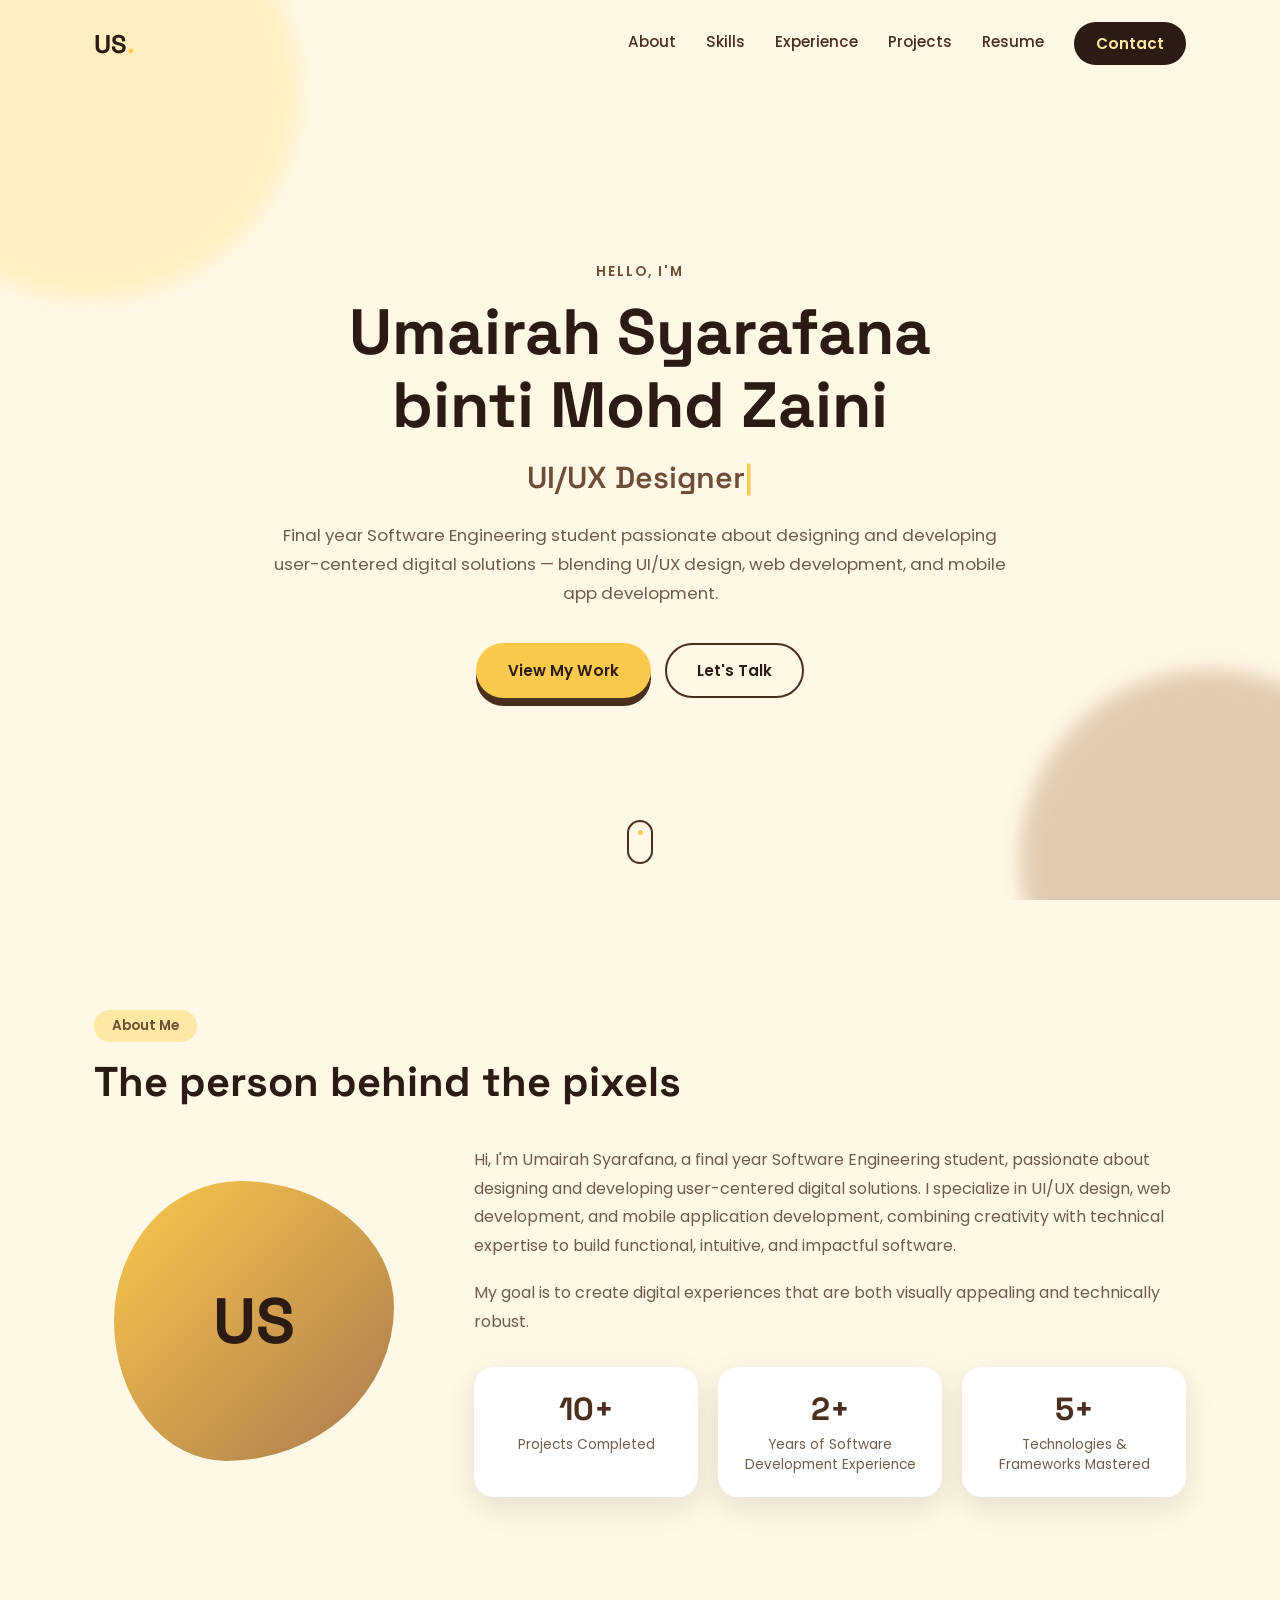
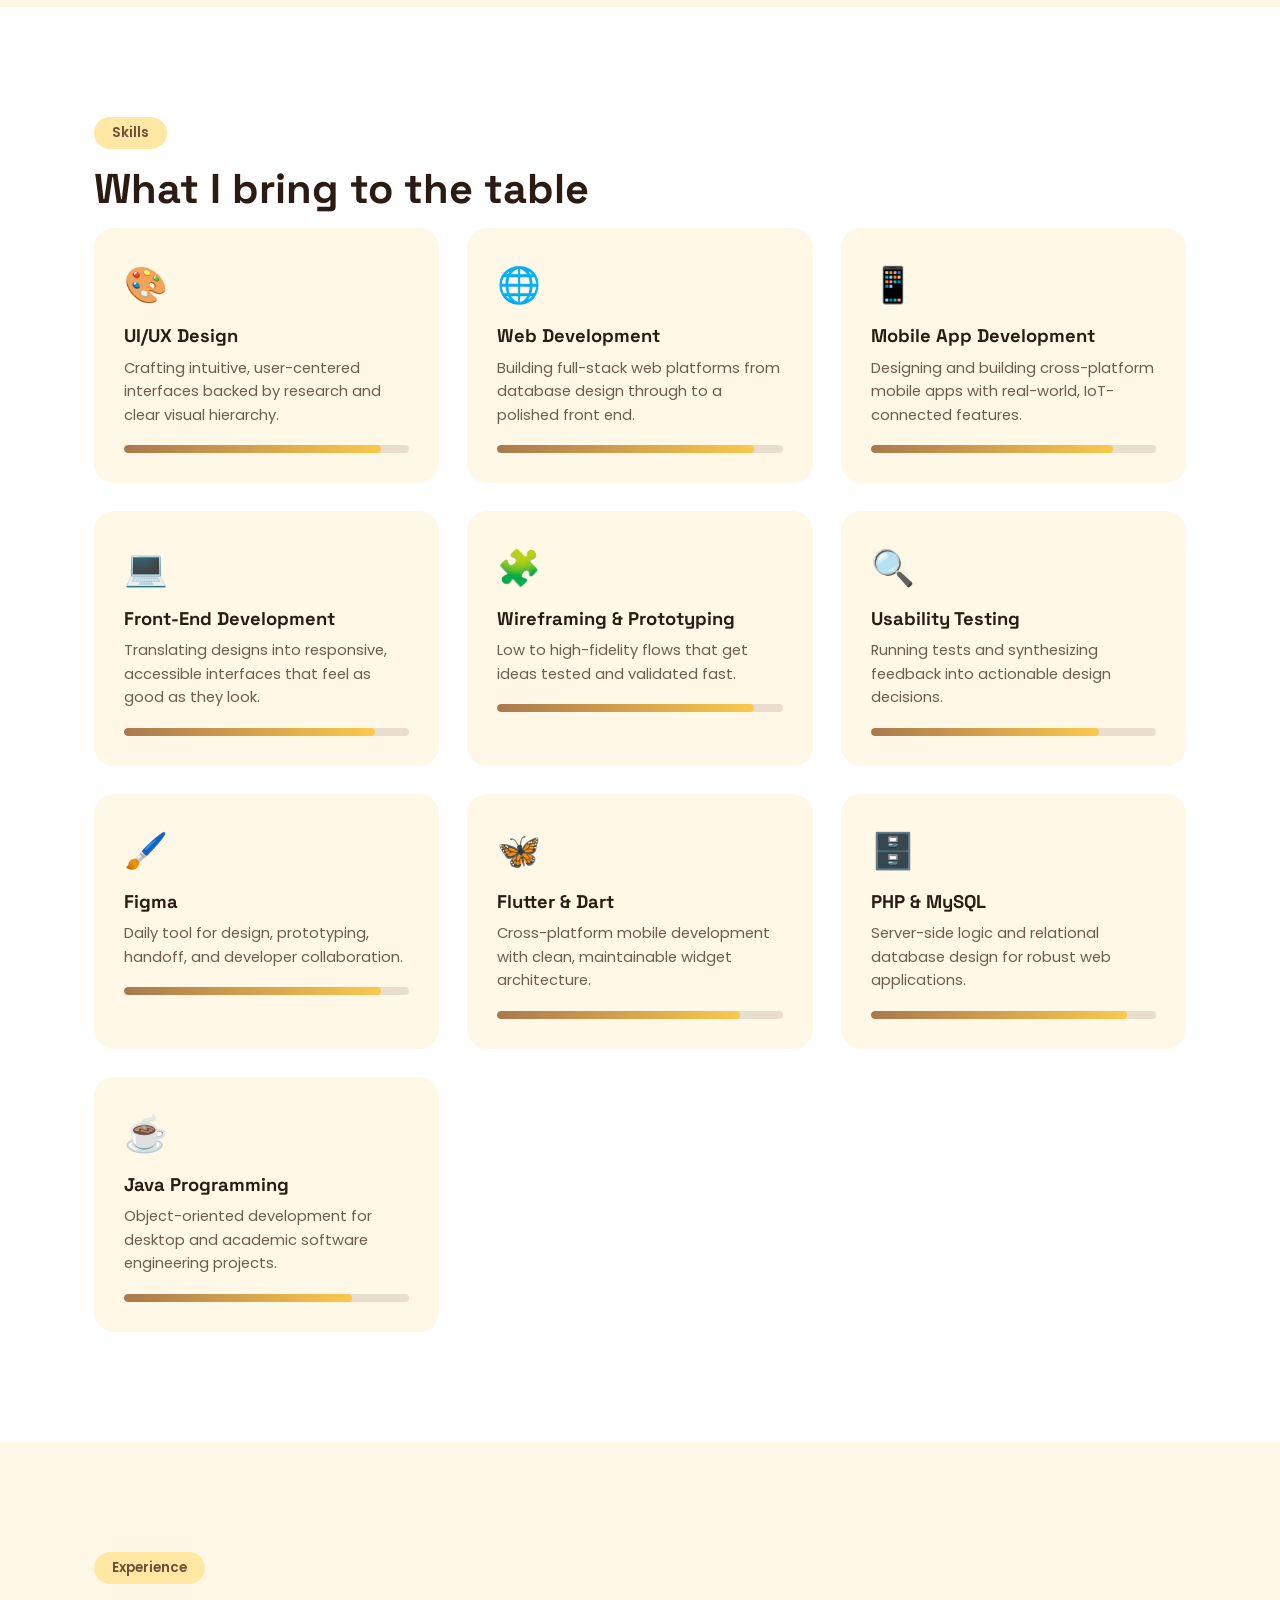
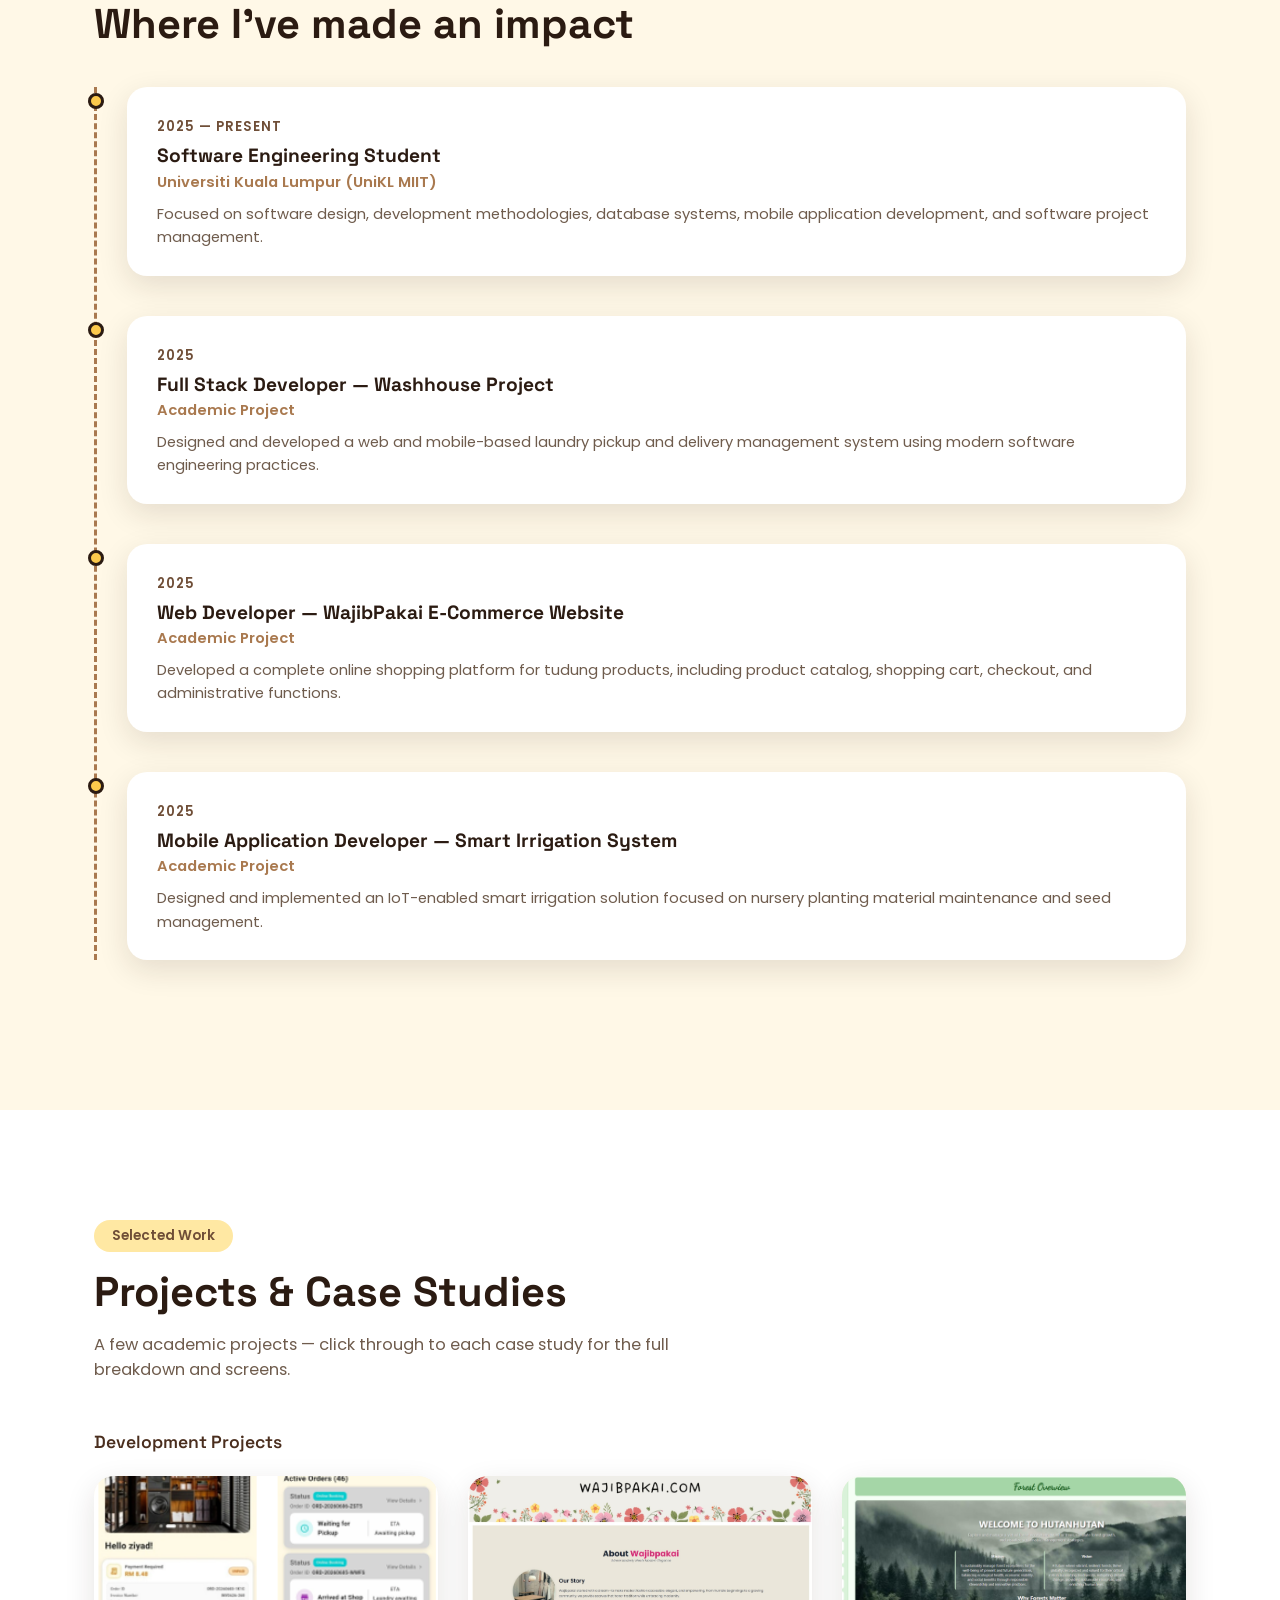
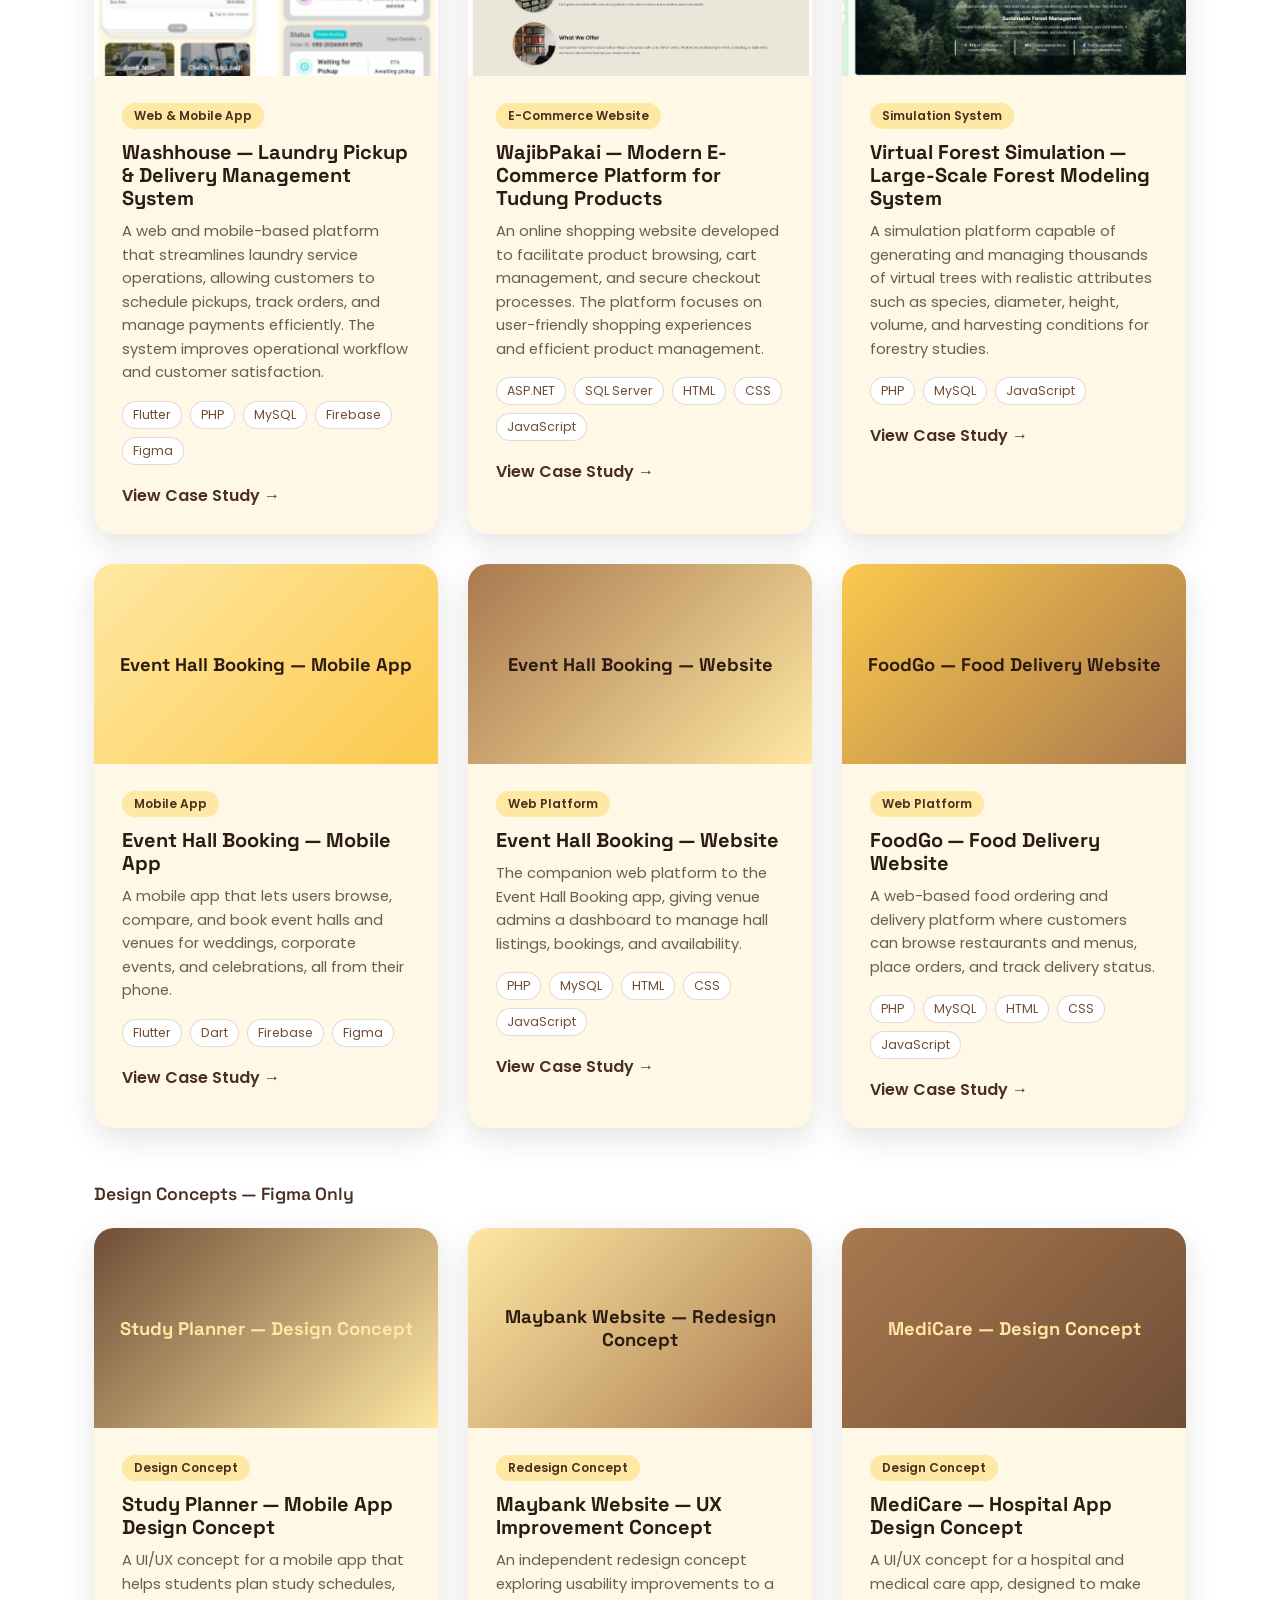
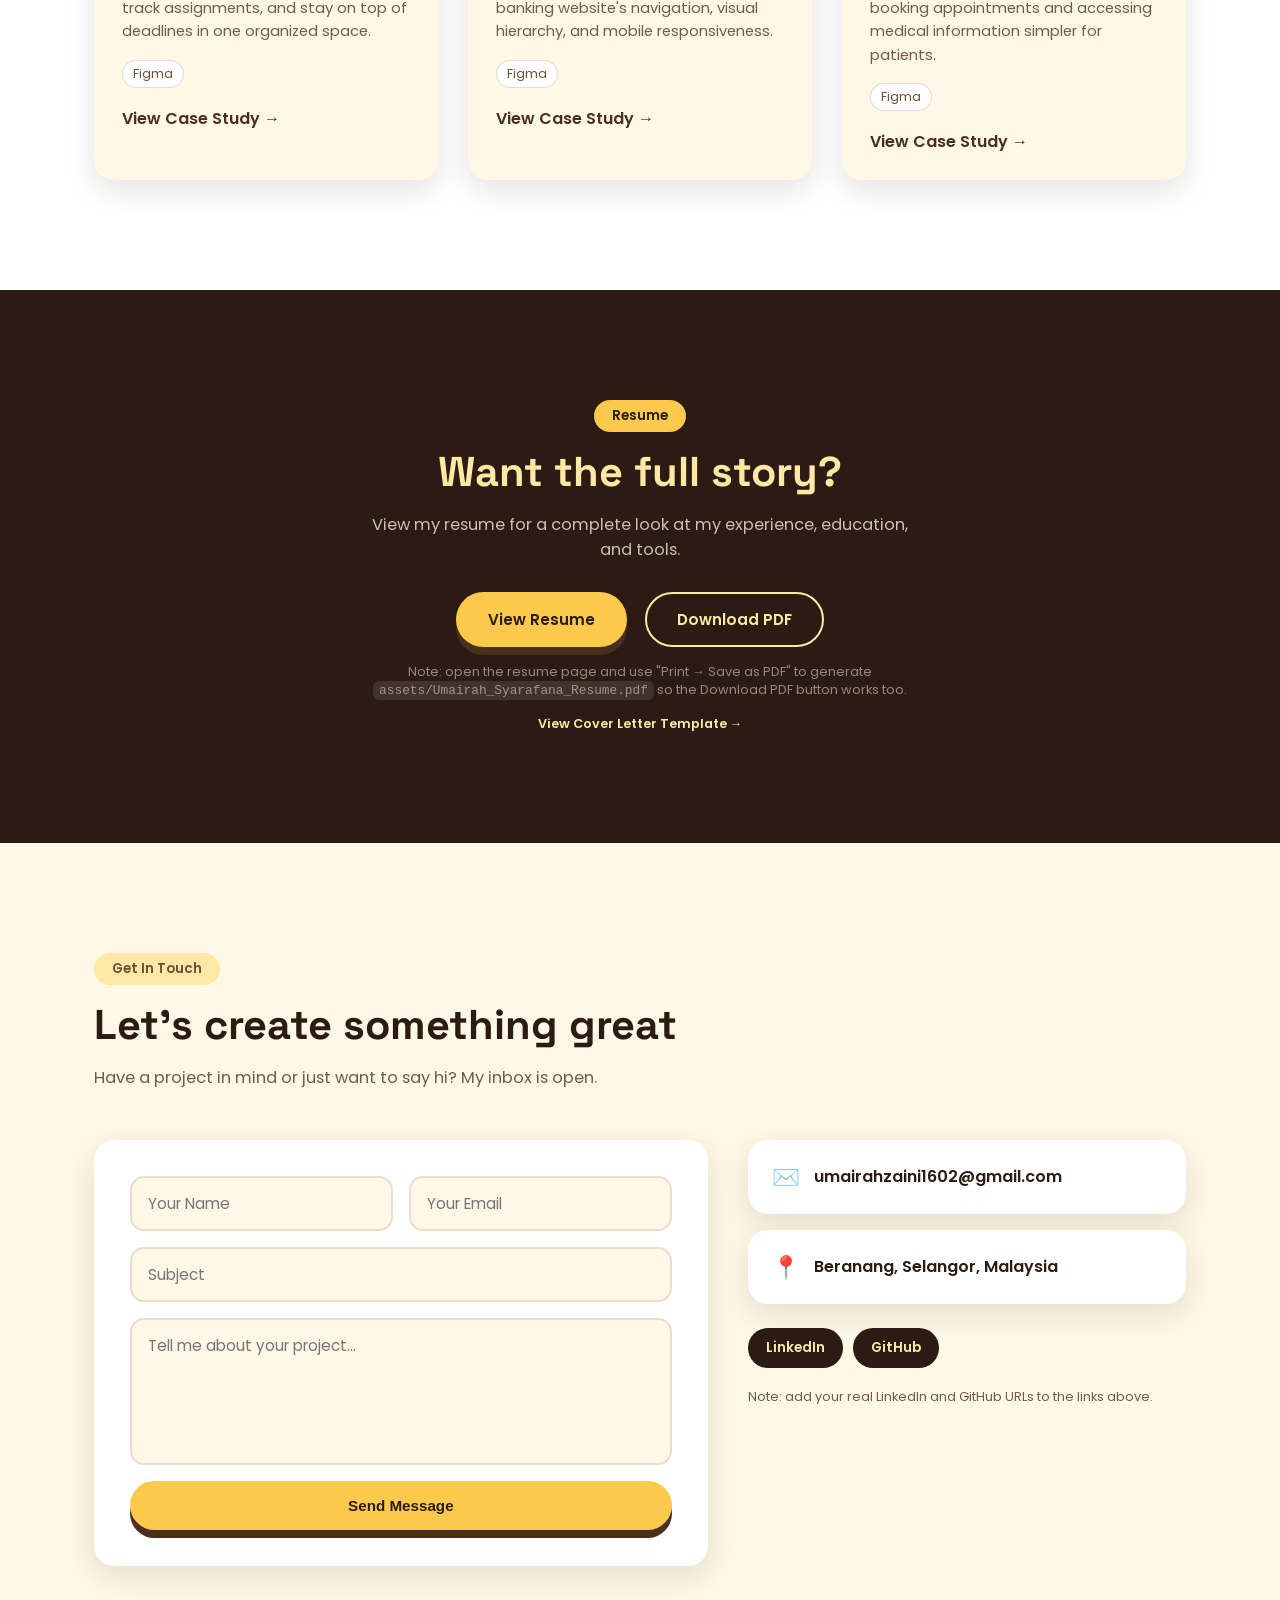
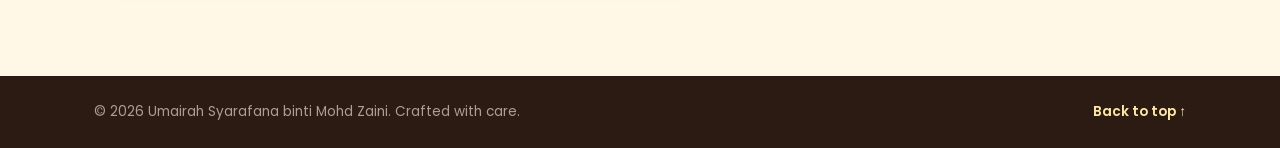
==== index.html @ 7def5e34 "Initial commit: portfolio site with projects, resume, and cover letter Creative portfolio for Umaira" ====
<!DOCTYPE html>
<html lang="en">
<head>
<meta charset="UTF-8">
<meta name="viewport" content="width=device-width, initial-scale=1.0">
<title>Umairah Syarafana — Software Engineering Student</title>
<link rel="preconnect" href="https://fonts.googleapis.com">
<link rel="preconnect" href="https://fonts.gstatic.com" crossorigin>
<link href="https://fonts.googleapis.com/css2?family=Space+Grotesk:wght@500;600;700&family=Poppins:wght@400;500;600;700;800&display=swap" rel="stylesheet">
<link rel="stylesheet" href="css/style.css">
</head>
<body>

<div class="cursor-dot" id="cursorDot"></div>

<!-- NAV -->
<header class="navbar" id="navbar">
  <div class="nav-inner">
    <a href="#home" class="logo">US<span class="dot">.</span></a>
    <nav class="nav-links" id="navLinks">
      <a href="#about" class="nav-link">About</a>
      <a href="#skills" class="nav-link">Skills</a>
      <a href="#experience" class="nav-link">Experience</a>
      <a href="#projects" class="nav-link">Projects</a>
      <a href="#resume" class="nav-link">Resume</a>
      <a href="#contact" class="nav-link nav-cta">Contact</a>
    </nav>
    <button class="burger" id="burger" aria-label="Toggle menu">
      <span></span><span></span><span></span>
    </button>
  </div>
</header>

<!-- HERO -->
<section class="hero" id="home">
  <div class="blob blob-1"></div>
  <div class="blob blob-2"></div>
  <div class="hero-content">
    <p class="hero-eyebrow reveal">Hello, I'm</p>
    <h1 class="hero-name reveal">Umairah Syarafana<br>binti Mohd Zaini</h1>
    <h2 class="hero-title reveal">
      <span class="typed" id="typedText"></span><span class="cursor-blink">|</span>
    </h2>
    <p class="hero-desc reveal">Final year Software Engineering student passionate about designing and developing user-centered digital solutions — blending UI/UX design, web development, and mobile app development.</p>
    <div class="hero-actions reveal">
      <a href="#projects" class="btn btn-primary">View My Work</a>
      <a href="#contact" class="btn btn-outline">Let's Talk</a>
    </div>
  </div>
  <a href="#about" class="scroll-down" aria-label="Scroll down">
    <span></span>
  </a>
</section>

<!-- ABOUT -->
<section class="about" id="about">
  <div class="container">
    <p class="section-tag reveal">About Me</p>
    <h2 class="section-title reveal">The person behind the pixels</h2>
    <div class="about-grid">
      <div class="about-visual reveal">
        <div class="avatar-card">
          <div class="avatar-blob"></div>
          <span class="avatar-initials">US</span>
        </div>
      </div>
      <div class="about-text reveal">
        <p>Hi, I'm Umairah Syarafana, a final year Software Engineering student, passionate about designing and developing user-centered digital solutions. I specialize in UI/UX design, web development, and mobile application development, combining creativity with technical expertise to build functional, intuitive, and impactful software.</p>
        <p>My goal is to create digital experiences that are both visually appealing and technically robust.</p>
        <div class="about-stats">
          <div class="stat-card">
            <span class="stat-num" data-count="10">0</span><span class="stat-suffix">+</span>
            <span class="stat-label">Projects Completed</span>
          </div>
          <div class="stat-card">
            <span class="stat-num" data-count="2">0</span><span class="stat-suffix">+</span>
            <span class="stat-label">Years of Software Development Experience</span>
          </div>
          <div class="stat-card">
            <span class="stat-num" data-count="5">0</span><span class="stat-suffix">+</span>
            <span class="stat-label">Technologies & Frameworks Mastered</span>
          </div>
        </div>
      </div>
    </div>
  </div>
</section>

<!-- SKILLS -->
<section class="skills" id="skills">
  <div class="container">
    <p class="section-tag reveal">Skills</p>
    <h2 class="section-title reveal">What I bring to the table</h2>
    <div class="skills-grid">
      <div class="skill-card reveal">
        <div class="skill-icon">🎨</div>
        <h3>UI/UX Design</h3>
        <p>Crafting intuitive, user-centered interfaces backed by research and clear visual hierarchy.</p>
        <div class="skill-bar"><div class="skill-fill" data-fill="90"></div></div>
      </div>
      <div class="skill-card reveal">
        <div class="skill-icon">🌐</div>
        <h3>Web Development</h3>
        <p>Building full-stack web platforms from database design through to a polished front end.</p>
        <div class="skill-bar"><div class="skill-fill" data-fill="90"></div></div>
      </div>
      <div class="skill-card reveal">
        <div class="skill-icon">📱</div>
        <h3>Mobile App Development</h3>
        <p>Designing and building cross-platform mobile apps with real-world, IoT-connected features.</p>
        <div class="skill-bar"><div class="skill-fill" data-fill="85"></div></div>
      </div>
      <div class="skill-card reveal">
        <div class="skill-icon">💻</div>
        <h3>Front-End Development</h3>
        <p>Translating designs into responsive, accessible interfaces that feel as good as they look.</p>
        <div class="skill-bar"><div class="skill-fill" data-fill="88"></div></div>
      </div>
      <div class="skill-card reveal">
        <div class="skill-icon">🧩</div>
        <h3>Wireframing & Prototyping</h3>
        <p>Low to high-fidelity flows that get ideas tested and validated fast.</p>
        <div class="skill-bar"><div class="skill-fill" data-fill="90"></div></div>
      </div>
      <div class="skill-card reveal">
        <div class="skill-icon">🔍</div>
        <h3>Usability Testing</h3>
        <p>Running tests and synthesizing feedback into actionable design decisions.</p>
        <div class="skill-bar"><div class="skill-fill" data-fill="80"></div></div>
      </div>
      <div class="skill-card reveal">
        <div class="skill-icon">🖌️</div>
        <h3>Figma</h3>
        <p>Daily tool for design, prototyping, handoff, and developer collaboration.</p>
        <div class="skill-bar"><div class="skill-fill" data-fill="90"></div></div>
      </div>
      <div class="skill-card reveal">
        <div class="skill-icon">🦋</div>
        <h3>Flutter & Dart</h3>
        <p>Cross-platform mobile development with clean, maintainable widget architecture.</p>
        <div class="skill-bar"><div class="skill-fill" data-fill="85"></div></div>
      </div>
      <div class="skill-card reveal">
        <div class="skill-icon">🗄️</div>
        <h3>PHP & MySQL</h3>
        <p>Server-side logic and relational database design for robust web applications.</p>
        <div class="skill-bar"><div class="skill-fill" data-fill="90"></div></div>
      </div>
      <div class="skill-card reveal">
        <div class="skill-icon">☕</div>
        <h3>Java Programming</h3>
        <p>Object-oriented development for desktop and academic software engineering projects.</p>
        <div class="skill-bar"><div class="skill-fill" data-fill="80"></div></div>
      </div>
    </div>
  </div>
</section>

<!-- EXPERIENCE TIMELINE -->
<section class="experience" id="experience">
  <div class="container">
    <p class="section-tag reveal">Experience</p>
    <h2 class="section-title reveal">Where I've made an impact</h2>
    <div class="timeline">
      <div class="timeline-item reveal">
        <div class="timeline-dot"></div>
        <div class="timeline-card">
          <span class="timeline-date">2025 — Present</span>
          <h3>Software Engineering Student</h3>
          <p class="timeline-org">Universiti Kuala Lumpur (UniKL MIIT)</p>
          <p>Focused on software design, development methodologies, database systems, mobile application development, and software project management.</p>
        </div>
      </div>
      <div class="timeline-item reveal">
        <div class="timeline-dot"></div>
        <div class="timeline-card">
          <span class="timeline-date">2025</span>
          <h3>Full Stack Developer — Washhouse Project</h3>
          <p class="timeline-org">Academic Project</p>
          <p>Designed and developed a web and mobile-based laundry pickup and delivery management system using modern software engineering practices.</p>
        </div>
      </div>
      <div class="timeline-item reveal">
        <div class="timeline-dot"></div>
        <div class="timeline-card">
          <span class="timeline-date">2025</span>
          <h3>Web Developer — WajibPakai E-Commerce Website</h3>
          <p class="timeline-org">Academic Project</p>
          <p>Developed a complete online shopping platform for tudung products, including product catalog, shopping cart, checkout, and administrative functions.</p>
        </div>
      </div>
      <div class="timeline-item reveal">
        <div class="timeline-dot"></div>
        <div class="timeline-card">
          <span class="timeline-date">2025</span>
          <h3>Mobile Application Developer — Smart Irrigation System</h3>
          <p class="timeline-org">Academic Project</p>
          <p>Designed and implemented an IoT-enabled smart irrigation solution focused on nursery planting material maintenance and seed management.</p>
        </div>
      </div>
    </div>
  </div>
</section>

<!-- PROJECTS / CASE STUDIES -->
<section class="projects" id="projects">
  <div class="container">
    <p class="section-tag reveal">Selected Work</p>
    <h2 class="section-title reveal">Projects & Case Studies</h2>
    <p class="section-sub reveal">A few academic projects — click through to each case study for the full breakdown and screens.</p>

    <h3 class="projects-subhead reveal">Development Projects</h3>
    <div class="project-grid">
      <article class="project-card reveal" data-tilt>
        <div class="project-thumb"><img src="assets/homepage%20laundry.png" alt="Washhouse mobile app home screen"></div>
        <div class="project-body">
          <span class="project-tag">Web & Mobile App</span>
          <h3>Washhouse — Laundry Pickup & Delivery Management System</h3>
          <p>A web and mobile-based platform that streamlines laundry service operations, allowing customers to schedule pickups, track orders, and manage payments efficiently. The system improves operational workflow and customer satisfaction.</p>
          <div class="project-stack">
            <span>Flutter</span><span>PHP</span><span>MySQL</span><span>Firebase</span><span>Figma</span>
          </div>
          <a href="projects/washhouse.html" class="project-link">View Case Study →</a>
        </div>
      </article>

      <article class="project-card reveal" data-tilt>
        <div class="project-thumb"><img src="assets/main%20page%20wajibpakai.jpeg" alt="WajibPakai homepage"></div>
        <div class="project-body">
          <span class="project-tag">E-Commerce Website</span>
          <h3>WajibPakai — Modern E-Commerce Platform for Tudung Products</h3>
          <p>An online shopping website developed to facilitate product browsing, cart management, and secure checkout processes. The platform focuses on user-friendly shopping experiences and efficient product management.</p>
          <div class="project-stack">
            <span>ASP.NET</span><span>SQL Server</span><span>HTML</span><span>CSS</span><span>JavaScript</span>
          </div>
          <a href="projects/wajibpakai.html" class="project-link">View Case Study →</a>
        </div>
      </article>

      <article class="project-card reveal" data-tilt>
        <div class="project-thumb"><img src="assets/main%20page%20forest.png" alt="HutanHutan virtual forest overview page"></div>
        <div class="project-body">
          <span class="project-tag">Simulation System</span>
          <h3>Virtual Forest Simulation — Large-Scale Forest Modeling System</h3>
          <p>A simulation platform capable of generating and managing thousands of virtual trees with realistic attributes such as species, diameter, height, volume, and harvesting conditions for forestry studies.</p>
          <div class="project-stack">
            <span>PHP</span><span>MySQL</span><span>JavaScript</span>
          </div>
          <a href="projects/virtual-forest.html" class="project-link">View Case Study →</a>
        </div>
      </article>

      <article class="project-card reveal" data-tilt>
        <div class="project-thumb thumb-placeholder grad-1">Event Hall Booking — Mobile App</div>
        <div class="project-body">
          <span class="project-tag">Mobile App</span>
          <h3>Event Hall Booking — Mobile App</h3>
          <p>A mobile app that lets users browse, compare, and book event halls and venues for weddings, corporate events, and celebrations, all from their phone.</p>
          <div class="project-stack">
            <span>Flutter</span><span>Dart</span><span>Firebase</span><span>Figma</span>
          </div>
          <a href="projects/event-hall-mobile.html" class="project-link">View Case Study →</a>
        </div>
      </article>

      <article class="project-card reveal" data-tilt>
        <div class="project-thumb thumb-placeholder grad-2">Event Hall Booking — Website</div>
        <div class="project-body">
          <span class="project-tag">Web Platform</span>
          <h3>Event Hall Booking — Website</h3>
          <p>The companion web platform to the Event Hall Booking app, giving venue admins a dashboard to manage hall listings, bookings, and availability.</p>
          <div class="project-stack">
            <span>PHP</span><span>MySQL</span><span>HTML</span><span>CSS</span><span>JavaScript</span>
          </div>
          <a href="projects/event-hall-website.html" class="project-link">View Case Study →</a>
        </div>
      </article>

      <article class="project-card reveal" data-tilt>
        <div class="project-thumb thumb-placeholder grad-3">FoodGo — Food Delivery Website</div>
        <div class="project-body">
          <span class="project-tag">Web Platform</span>
          <h3>FoodGo — Food Delivery Website</h3>
          <p>A web-based food ordering and delivery platform where customers can browse restaurants and menus, place orders, and track delivery status.</p>
          <div class="project-stack">
            <span>PHP</span><span>MySQL</span><span>HTML</span><span>CSS</span><span>JavaScript</span>
          </div>
          <a href="projects/food-delivery.html" class="project-link">View Case Study →</a>
        </div>
      </article>
    </div>

    <h3 class="projects-subhead reveal">Design Concepts — Figma Only</h3>
    <div class="project-grid">
      <article class="project-card reveal" data-tilt>
        <div class="project-thumb thumb-placeholder grad-4">Study Planner — Design Concept</div>
        <div class="project-body">
          <span class="project-tag">Design Concept</span>
          <h3>Study Planner — Mobile App Design Concept</h3>
          <p>A UI/UX concept for a mobile app that helps students plan study schedules, track assignments, and stay on top of deadlines in one organized space.</p>
          <div class="project-stack">
            <span>Figma</span>
          </div>
          <a href="projects/study-planner.html" class="project-link">View Case Study →</a>
        </div>
      </article>

      <article class="project-card reveal" data-tilt>
        <div class="project-thumb thumb-placeholder grad-5">Maybank Website — Redesign Concept</div>
        <div class="project-body">
          <span class="project-tag">Redesign Concept</span>
          <h3>Maybank Website — UX Improvement Concept</h3>
          <p>An independent redesign concept exploring usability improvements to a banking website's navigation, visual hierarchy, and mobile responsiveness.</p>
          <div class="project-stack">
            <span>Figma</span>
          </div>
          <a href="projects/maybank-redesign.html" class="project-link">View Case Study →</a>
        </div>
      </article>

      <article class="project-card reveal" data-tilt>
        <div class="project-thumb thumb-placeholder grad-6">MediCare — Design Concept</div>
        <div class="project-body">
          <span class="project-tag">Design Concept</span>
          <h3>MediCare — Hospital App Design Concept</h3>
          <p>A UI/UX concept for a hospital and medical care app, designed to make booking appointments and accessing medical information simpler for patients.</p>
          <div class="project-stack">
            <span>Figma</span>
          </div>
          <a href="projects/medical-care.html" class="project-link">View Case Study →</a>
        </div>
      </article>
    </div>
  </div>
</section>

<!-- RESUME / CV -->
<section class="resume" id="resume">
  <div class="container resume-inner">
    <div class="resume-text reveal">
      <p class="section-tag">Resume</p>
      <h2 class="section-title">Want the full story?</h2>
      <p class="section-sub">View my resume for a complete look at my experience, education, and tools.</p>
      <a href="resume.html" class="btn btn-primary">View Resume</a>
      <a href="assets/Umairah_Syarafana_Resume.pdf" download class="btn btn-outline">Download PDF</a>
      <p class="resume-note">Note: open the resume page and use "Print → Save as PDF" to generate <code>assets/Umairah_Syarafana_Resume.pdf</code> so the Download PDF button works too.</p>
      <p class="resume-note"><a href="cover-letter.html" style="color:var(--yellow-soft);font-weight:600;">View Cover Letter Template →</a></p>
    </div>
  </div>
</section>

<!-- CONTACT -->
<section class="contact" id="contact">
  <div class="container">
    <p class="section-tag reveal">Get In Touch</p>
    <h2 class="section-title reveal">Let's create something great</h2>
    <p class="section-sub reveal">Have a project in mind or just want to say hi? My inbox is open.</p>

    <div class="contact-grid">
      <form class="contact-form reveal" id="contactForm">
        <div class="form-row">
          <input type="text" name="name" placeholder="Your Name" required>
          <input type="email" name="email" placeholder="Your Email" required>
        </div>
        <input type="text" name="subject" placeholder="Subject">
        <textarea name="message" rows="5" placeholder="Tell me about your project..." required></textarea>
        <button type="submit" class="btn btn-primary">Send Message</button>
        <p class="form-success" id="formSuccess">Thanks for reaching out! I'll get back to you soon.</p>
      </form>

      <div class="contact-info reveal">
        <a href="mailto:umairahzaini1602@gmail.com" class="info-card">
          <span class="info-icon">✉️</span>
          <span>umairahzaini1602@gmail.com</span>
        </a>
        <a href="#" class="info-card">
          <span class="info-icon">📍</span>
          <span>Beranang, Selangor, Malaysia</span>
        </a>
        <div class="social-links">
          <a href="#" class="social-pill">LinkedIn</a>
          <a href="#" class="social-pill">GitHub</a>
        </div>
        <p class="contact-note">Note: add your real LinkedIn and GitHub URLs to the links above.</p>
      </div>
    </div>
  </div>
</section>

<footer class="footer">
  <div class="container footer-inner">
    <p>© <span id="year"></span> Umairah Syarafana binti Mohd Zaini. Crafted with care.</p>
    <a href="#home" class="back-top">Back to top ↑</a>
  </div>
</footer>

<script src="js/main.js"></script>
</body>
</html>
---- css/style.css ----
/* ===== Variables ===== */
:root {
  --brown-darkest: #2B1B12;
  --brown-dark: #4A2E1E;
  --brown: #6F4E37;
  --brown-light: #A9794F;
  --yellow: #FBC94C;
  --yellow-soft: #FFE8A3;
  --cream: #FFF8E7;
  --white: #FFFFFF;
  --text: #2B1B12;
  --text-muted: #6F5C4D;
  --shadow: 0 10px 30px rgba(43, 27, 18, 0.12);
  --radius: 20px;
  --ff-head: 'Space Grotesk', sans-serif;
  --ff-body: 'Poppins', sans-serif;
}

* { margin: 0; padding: 0; box-sizing: border-box; }

html { scroll-behavior: smooth; }

body {
  font-family: var(--ff-body);
  background: var(--cream);
  color: var(--text);
  overflow-x: hidden;
  cursor: default;
}

img { max-width: 100%; display: block; }

a { text-decoration: none; color: inherit; }

ul, li { list-style: none; }

.container {
  max-width: 1140px;
  margin: 0 auto;
  padding: 0 24px;
}

h1, h2, h3 { font-family: var(--ff-head); line-height: 1.15; }

/* ===== Reveal animation ===== */
.reveal {
  opacity: 0;
  transform: translateY(30px);
  transition: opacity 0.7s ease, transform 0.7s ease;
}
.reveal.in-view {
  opacity: 1;
  transform: translateY(0);
}

/* ===== Buttons ===== */
.btn {
  display: inline-block;
  padding: 14px 30px;
  border-radius: 999px;
  font-weight: 600;
  font-size: 0.95rem;
  transition: transform 0.25s ease, box-shadow 0.25s ease, background 0.25s ease, color 0.25s ease;
  border: 2px solid transparent;
}
.btn-primary {
  background: var(--yellow);
  color: var(--brown-darkest);
  box-shadow: 0 8px 0 var(--brown-dark);
}
.btn-primary:hover {
  transform: translateY(-3px);
  box-shadow: 0 11px 0 var(--brown-dark);
}
.btn-outline {
  border-color: var(--brown-dark);
  color: var(--brown-darkest);
  margin-left: 14px;
}
.btn-outline:hover {
  background: var(--brown-dark);
  color: var(--yellow-soft);
}

/* ===== Navbar ===== */
.navbar {
  position: fixed;
  top: 0; left: 0; right: 0;
  z-index: 1000;
  background: transparent;
  transition: background 0.3s ease, box-shadow 0.3s ease, padding 0.3s ease;
  padding: 22px 0;
}
.navbar.scrolled {
  background: var(--cream);
  box-shadow: 0 4px 20px rgba(43,27,18,0.08);
  padding: 12px 0;
}
.nav-inner {
  max-width: 1140px;
  margin: 0 auto;
  padding: 0 24px;
  display: flex;
  align-items: center;
  justify-content: space-between;
}
.logo {
  font-family: var(--ff-head);
  font-weight: 700;
  font-size: 1.6rem;
  color: var(--brown-darkest);
}
.logo .dot { color: var(--yellow); }
.nav-links {
  display: flex;
  align-items: center;
  gap: 30px;
}
.nav-link {
  font-weight: 500;
  font-size: 0.95rem;
  color: var(--brown-dark);
  position: relative;
  padding-bottom: 4px;
}
.nav-link:not(.nav-cta)::after {
  content: '';
  position: absolute;
  left: 0; bottom: 0;
  width: 0; height: 2px;
  background: var(--yellow);
  transition: width 0.25s ease;
}
.nav-link:not(.nav-cta):hover::after { width: 100%; }
.nav-cta {
  background: var(--brown-darkest);
  color: var(--yellow-soft);
  padding: 10px 22px;
  border-radius: 999px;
  font-weight: 600;
}
.nav-cta:hover { background: var(--brown); }

.burger {
  display: none;
  flex-direction: column;
  gap: 5px;
  background: none;
  border: none;
  cursor: pointer;
  z-index: 1100;
}
.burger span {
  width: 26px; height: 3px;
  background: var(--brown-darkest);
  border-radius: 2px;
  transition: transform 0.3s ease, opacity 0.3s ease;
}
.burger.open span:nth-child(1) { transform: translateY(8px) rotate(45deg); }
.burger.open span:nth-child(2) { opacity: 0; }
.burger.open span:nth-child(3) { transform: translateY(-8px) rotate(-45deg); }

/* ===== Hero ===== */
.hero {
  position: relative;
  min-height: 100vh;
  display: flex;
  flex-direction: column;
  align-items: center;
  justify-content: center;
  text-align: center;
  padding: 140px 24px 80px;
  overflow: hidden;
}
.blob {
  position: absolute;
  border-radius: 50%;
  filter: blur(10px);
  opacity: 0.55;
  animation: float 10s ease-in-out infinite;
}
.blob-1 {
  width: 420px; height: 420px;
  background: var(--yellow-soft);
  top: -120px; left: -120px;
}
.blob-2 {
  width: 380px; height: 380px;
  background: var(--brown-light);
  opacity: 0.35;
  bottom: -150px; right: -120px;
  animation-delay: 2s;
}
@keyframes float {
  0%, 100% { transform: translate(0, 0) scale(1); }
  50% { transform: translate(20px, -30px) scale(1.05); }
}
.hero-content { position: relative; z-index: 2; max-width: 760px; }
.hero-eyebrow {
  font-weight: 600;
  color: var(--brown);
  letter-spacing: 2px;
  text-transform: uppercase;
  font-size: 0.85rem;
  margin-bottom: 14px;
}
.hero-name {
  font-size: clamp(2.2rem, 6vw, 4rem);
  font-weight: 700;
  color: var(--brown-darkest);
  margin-bottom: 18px;
}
.hero-title {
  font-size: clamp(1.3rem, 3vw, 1.9rem);
  font-weight: 600;
  color: var(--brown);
  margin-bottom: 22px;
  min-height: 2.4rem;
}
.cursor-blink {
  animation: blink 1s step-end infinite;
  color: var(--yellow);
}
@keyframes blink { 50% { opacity: 0; } }
.hero-desc {
  font-size: 1.05rem;
  color: var(--text-muted);
  margin-bottom: 36px;
  line-height: 1.7;
}
.hero-actions { display: flex; justify-content: center; flex-wrap: wrap; }

.scroll-down {
  position: absolute;
  bottom: 36px;
  left: 50%;
  transform: translateX(-50%);
  width: 26px; height: 44px;
  border: 2px solid var(--brown-dark);
  border-radius: 16px;
  display: flex;
  justify-content: center;
  padding-top: 8px;
}
.scroll-down span {
  width: 5px; height: 5px;
  border-radius: 50%;
  background: var(--yellow);
  animation: scrollDot 1.6s ease infinite;
}
@keyframes scrollDot {
  0% { transform: translateY(0); opacity: 1; }
  70% { transform: translateY(14px); opacity: 0; }
  100% { opacity: 0; }
}

/* ===== Section generic ===== */
section { padding: 110px 0; position: relative; }
.section-tag {
  display: inline-block;
  font-weight: 600;
  color: var(--brown);
  background: var(--yellow-soft);
  padding: 6px 18px;
  border-radius: 999px;
  font-size: 0.85rem;
  margin-bottom: 16px;
}
.section-title {
  font-size: clamp(1.8rem, 4vw, 2.6rem);
  font-weight: 700;
  color: var(--brown-darkest);
  margin-bottom: 16px;
}
.section-sub {
  color: var(--text-muted);
  font-size: 1.02rem;
  max-width: 600px;
  margin-bottom: 50px;
}

/* ===== About ===== */
.about-grid {
  display: grid;
  grid-template-columns: 320px 1fr;
  gap: 60px;
  align-items: center;
  margin-top: 40px;
}
.avatar-card {
  position: relative;
  width: 280px; height: 280px;
  margin: 0 auto;
  display: flex;
  align-items: center;
  justify-content: center;
}
.avatar-blob {
  position: absolute;
  inset: 0;
  background: linear-gradient(135deg, var(--yellow), var(--brown-light));
  border-radius: 45% 55% 60% 40% / 50% 45% 55% 50%;
  animation: morph 8s ease-in-out infinite;
}
@keyframes morph {
  0%, 100% { border-radius: 45% 55% 60% 40% / 50% 45% 55% 50%; }
  50% { border-radius: 60% 40% 45% 55% / 45% 55% 40% 60%; }
}
.avatar-initials {
  position: relative;
  z-index: 2;
  font-family: var(--ff-head);
  font-size: 4rem;
  font-weight: 700;
  color: var(--brown-darkest);
}
.about-text p { color: var(--text-muted); margin-bottom: 18px; line-height: 1.8; }
.about-stats {
  display: flex;
  gap: 20px;
  margin-top: 30px;
  flex-wrap: wrap;
}
.stat-card {
  background: var(--white);
  border-radius: var(--radius);
  padding: 22px 26px;
  box-shadow: var(--shadow);
  flex: 1;
  min-width: 140px;
  text-align: center;
}
.stat-num, .stat-suffix {
  font-family: var(--ff-head);
  font-size: 2rem;
  font-weight: 700;
  color: var(--brown-dark);
}
.stat-label { display: block; color: var(--text-muted); font-size: 0.85rem; margin-top: 6px; }

/* ===== Skills ===== */
.skills { background: var(--white); }
.skills-grid {
  display: grid;
  grid-template-columns: repeat(3, 1fr);
  gap: 28px;
}
.skill-card {
  background: var(--cream);
  border-radius: var(--radius);
  padding: 30px;
  transition: transform 0.3s ease, box-shadow 0.3s ease;
}
.skill-card:hover {
  transform: translateY(-8px) rotate(-1deg);
  box-shadow: var(--shadow);
}
.skill-icon { font-size: 2.2rem; margin-bottom: 14px; }
.skill-card h3 { font-size: 1.15rem; margin-bottom: 10px; color: var(--brown-darkest); }
.skill-card p { color: var(--text-muted); font-size: 0.92rem; margin-bottom: 18px; line-height: 1.6; }
.skill-bar {
  height: 8px;
  background: rgba(111,78,55,0.15);
  border-radius: 999px;
  overflow: hidden;
}
.skill-fill {
  height: 100%;
  width: 0%;
  background: linear-gradient(90deg, var(--brown-light), var(--yellow));
  border-radius: 999px;
  transition: width 1.2s ease;
}

/* ===== Experience Timeline ===== */
.timeline {
  position: relative;
  margin-top: 40px;
  padding-left: 30px;
  border-left: 3px dashed var(--brown-light);
}
.timeline-item { position: relative; margin-bottom: 40px; }
.timeline-dot {
  position: absolute;
  left: -39px;
  top: 6px;
  width: 16px; height: 16px;
  border-radius: 50%;
  background: var(--yellow);
  border: 3px solid var(--brown-darkest);
}
.timeline-card {
  background: var(--white);
  border-radius: var(--radius);
  padding: 26px 30px;
  box-shadow: var(--shadow);
  transition: transform 0.3s ease;
}
.timeline-card:hover { transform: translateX(6px); }
.timeline-date {
  display: inline-block;
  font-weight: 600;
  color: var(--brown);
  font-size: 0.82rem;
  text-transform: uppercase;
  letter-spacing: 1px;
  margin-bottom: 8px;
}
.timeline-card h3 { font-size: 1.2rem; color: var(--brown-darkest); margin-bottom: 4px; }
.timeline-org { color: var(--brown-light); font-weight: 600; margin-bottom: 10px; font-size: 0.92rem; }
.timeline-card p:last-child { color: var(--text-muted); font-size: 0.92rem; line-height: 1.6; }

/* ===== Projects ===== */
.projects { background: var(--white); }
.projects-subhead {
  font-size: 1.1rem;
  font-weight: 600;
  color: var(--brown-dark);
  margin: 0 0 24px;
}
.project-grid {
  display: grid;
  grid-template-columns: repeat(auto-fit, minmax(320px, 1fr));
  gap: 30px;
  margin-bottom: 56px;
}
.project-grid:last-of-type { margin-bottom: 0; }
.project-card {
  background: var(--cream);
  border-radius: var(--radius);
  overflow: hidden;
  box-shadow: var(--shadow);
  transition: transform 0.35s ease, box-shadow 0.35s ease;
}
.project-card:hover { transform: translateY(-10px); box-shadow: 0 20px 40px rgba(43,27,18,0.18); }
.project-thumb {
  height: 200px;
  overflow: hidden;
}
.project-thumb img {
  width: 100%;
  height: 100%;
  object-fit: cover;
  transition: transform 0.4s ease;
}
.project-card:hover .project-thumb img { transform: scale(1.06); }
.thumb-placeholder {
  display: flex;
  align-items: center;
  justify-content: center;
  text-align: center;
  padding: 0 24px;
  font-family: var(--ff-head);
  font-weight: 700;
  font-size: 1.15rem;
  color: var(--brown-darkest);
}
.grad-1 { background: linear-gradient(135deg, var(--yellow-soft), var(--yellow)); }
.grad-2 { background: linear-gradient(135deg, var(--brown-light), var(--yellow-soft)); }
.grad-3 { background: linear-gradient(135deg, var(--yellow), var(--brown-light)); }
.grad-4 { background: linear-gradient(135deg, var(--brown), var(--yellow-soft)); color: var(--yellow-soft); }
.grad-5 { background: linear-gradient(135deg, var(--yellow-soft), var(--brown-light)); }
.grad-6 { background: linear-gradient(135deg, var(--brown-light), var(--brown)); color: var(--yellow-soft); }
.project-body { padding: 26px 28px; }
.project-tag {
  display: inline-block;
  background: var(--yellow-soft);
  color: var(--brown-dark);
  font-size: 0.75rem;
  font-weight: 600;
  padding: 4px 12px;
  border-radius: 999px;
  margin-bottom: 12px;
}
.project-body h3 { font-size: 1.25rem; color: var(--brown-darkest); margin-bottom: 10px; }
.project-body p { color: var(--text-muted); font-size: 0.92rem; line-height: 1.6; margin-bottom: 16px; }
.project-stack { display: flex; gap: 8px; flex-wrap: wrap; margin-bottom: 18px; }
.project-stack span {
  font-size: 0.78rem;
  background: var(--white);
  border: 1px solid rgba(111,78,55,0.2);
  padding: 4px 10px;
  border-radius: 999px;
  color: var(--brown);
}
.project-link {
  font-weight: 600;
  color: var(--brown-dark);
  transition: color 0.25s ease;
}
.project-link:hover { color: var(--yellow); }

/* ===== Resume ===== */
.resume { background: var(--brown-darkest); color: var(--cream); text-align: center; }
.resume .section-tag { background: var(--yellow); color: var(--brown-darkest); }
.resume .section-title { color: var(--yellow-soft); }
.resume .section-sub { color: rgba(255,248,231,0.75); margin: 0 auto 30px; }
.resume .btn-outline { border-color: var(--yellow-soft); color: var(--yellow-soft); margin-left: 14px; }
.resume .btn-outline:hover { background: var(--yellow-soft); color: var(--brown-darkest); }
.resume-inner { display: flex; justify-content: center; }
.resume-text { max-width: 560px; }
.resume-note { margin-top: 16px; font-size: 0.8rem; color: rgba(255,248,231,0.5); }
.resume-note code { background: rgba(255,255,255,0.1); padding: 2px 6px; border-radius: 6px; }

/* ===== Contact ===== */
.contact-grid {
  display: grid;
  grid-template-columns: 1.4fr 1fr;
  gap: 40px;
}
.contact-form {
  background: var(--white);
  border-radius: var(--radius);
  padding: 36px;
  box-shadow: var(--shadow);
  display: flex;
  flex-direction: column;
  gap: 16px;
}
.form-row { display: flex; gap: 16px; }
.contact-form input, .contact-form textarea {
  width: 100%;
  border: 2px solid rgba(111,78,55,0.15);
  border-radius: 14px;
  padding: 14px 16px;
  font-family: var(--ff-body);
  font-size: 0.95rem;
  background: var(--cream);
  transition: border-color 0.25s ease;
  resize: none;
}
.contact-form input:focus, .contact-form textarea:focus {
  outline: none;
  border-color: var(--yellow);
}
.form-success {
  display: none;
  color: var(--brown-dark);
  font-weight: 600;
  background: var(--yellow-soft);
  padding: 12px;
  border-radius: 12px;
  text-align: center;
}
.form-success.show { display: block; }

.contact-info { display: flex; flex-direction: column; gap: 16px; }
.info-card {
  background: var(--white);
  border-radius: var(--radius);
  padding: 20px 24px;
  display: flex;
  align-items: center;
  gap: 14px;
  font-weight: 600;
  color: var(--brown-darkest);
  box-shadow: var(--shadow);
  transition: transform 0.25s ease;
}
.info-card:hover { transform: translateX(6px); }
.info-icon { font-size: 1.4rem; }
.social-links { display: flex; flex-wrap: wrap; gap: 10px; margin-top: 8px; }
.social-pill {
  background: var(--brown-darkest);
  color: var(--yellow-soft);
  padding: 10px 18px;
  border-radius: 999px;
  font-size: 0.85rem;
  font-weight: 600;
  transition: background 0.25s ease;
}
.social-pill:hover { background: var(--brown); }
.contact-note { margin-top: 4px; font-size: 0.8rem; color: var(--text-muted); }

/* ===== Footer ===== */
.footer { background: var(--brown-darkest); padding: 26px 0; color: rgba(255,248,231,0.6); }
.footer-inner { display: flex; justify-content: space-between; align-items: center; font-size: 0.85rem; }
.back-top { color: var(--yellow-soft); font-weight: 600; }

/* ===== Custom cursor (desktop only) ===== */
.cursor-dot {
  position: fixed;
  top: -100px; left: -100px;
  width: 18px; height: 18px;
  border-radius: 50%;
  border: 2px solid var(--brown-dark);
  pointer-events: none;
  z-index: 9999;
  transform: translate(-50%, -50%);
  transition: width 0.2s ease, height 0.2s ease, background 0.2s ease;
  display: none;
}
@media (pointer: fine) {
  .cursor-dot { display: block; }
}
.cursor-dot.hovering {
  width: 36px; height: 36px;
  background: rgba(251,201,76,0.3);
}

/* ===== Responsive ===== */
@media (max-width: 980px) {
  .about-grid { grid-template-columns: 1fr; text-align: center; }
  .about-stats { justify-content: center; }
  .skills-grid { grid-template-columns: repeat(2, 1fr); }
  .project-grid { grid-template-columns: 1fr; }
  .contact-grid { grid-template-columns: 1fr; }
}

@media (max-width: 760px) {
  .nav-links {
    position: fixed;
    top: 0; right: 0;
    height: 100vh;
    width: 70%;
    background: var(--cream);
    flex-direction: column;
    justify-content: center;
    gap: 28px;
    transform: translateX(100%);
    transition: transform 0.35s ease;
    box-shadow: -10px 0 30px rgba(0,0,0,0.1);
  }
  .nav-links.open { transform: translateX(0); }
  .burger { display: flex; }
  .skills-grid { grid-template-columns: 1fr; }
  .form-row { flex-direction: column; }
  .hero-actions .btn-outline { margin-left: 0; margin-top: 12px; }
  .footer-inner { flex-direction: column; gap: 8px; text-align: center; }
}
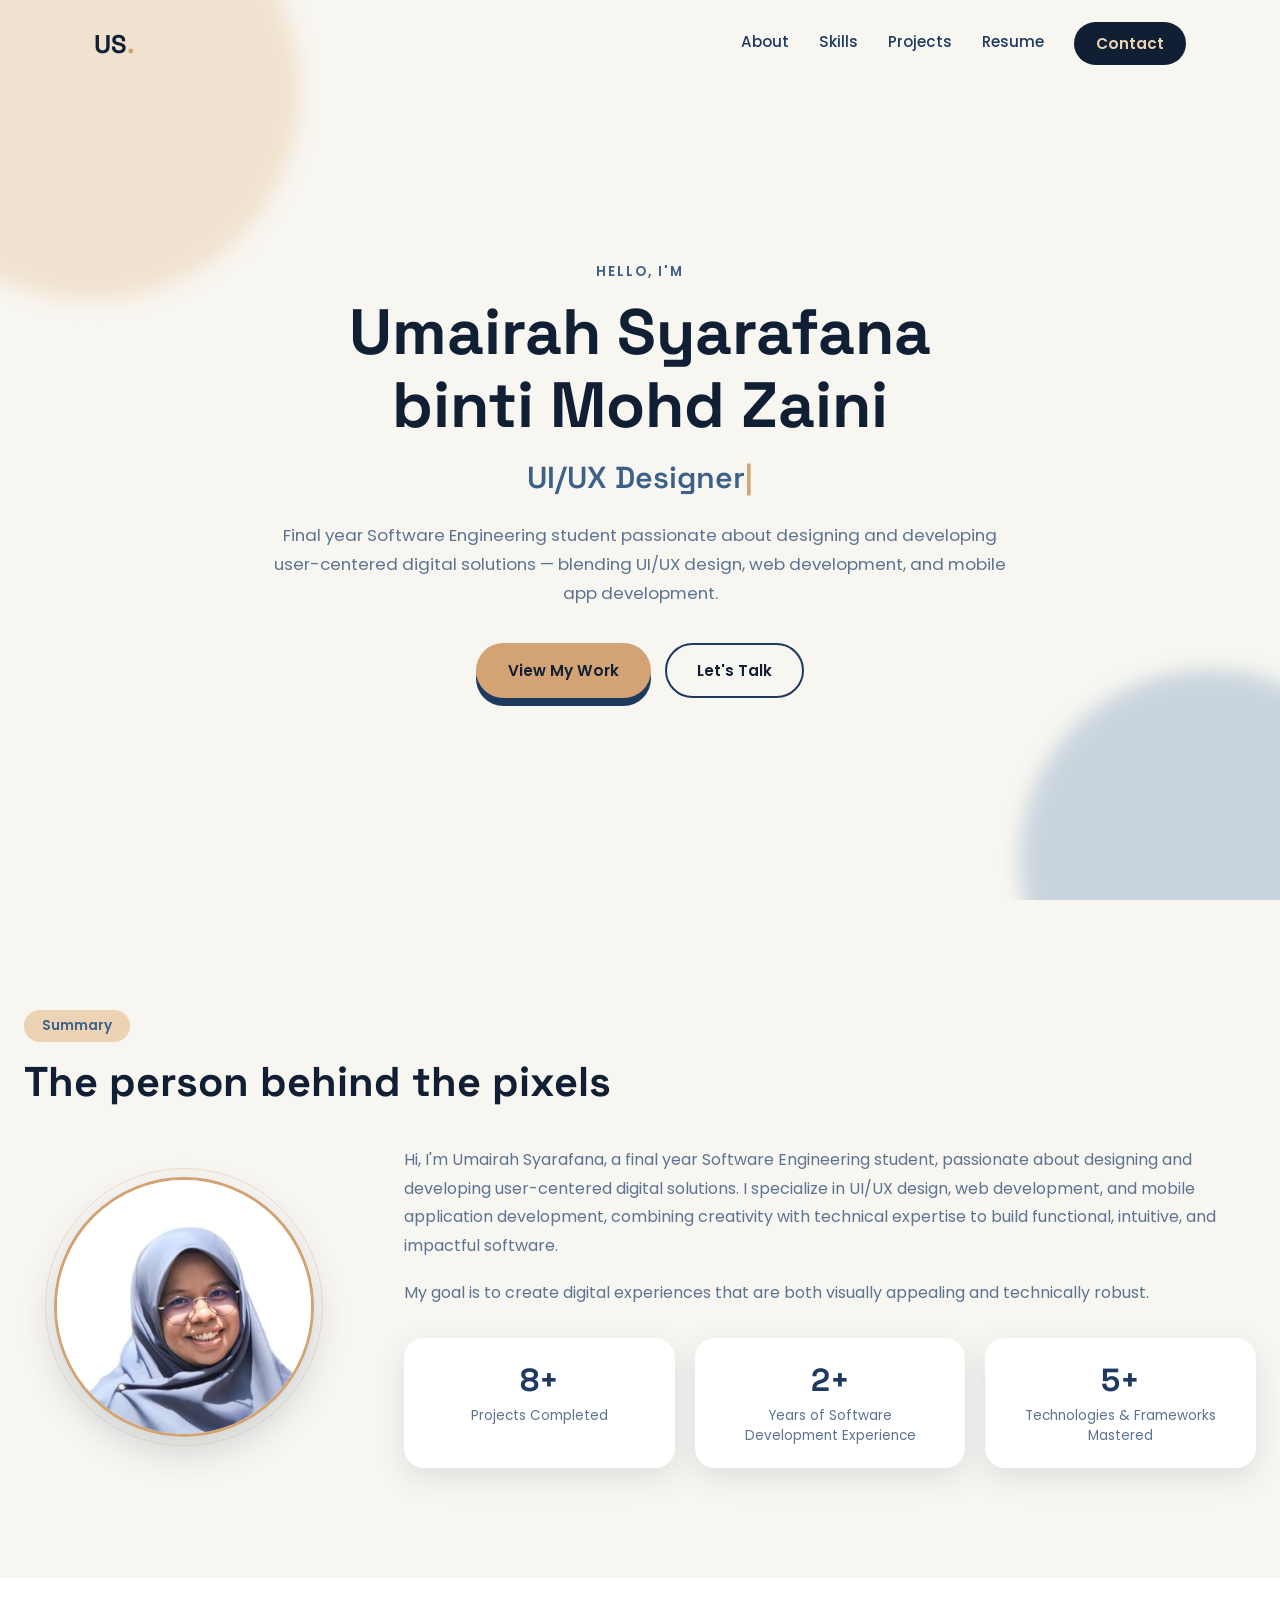
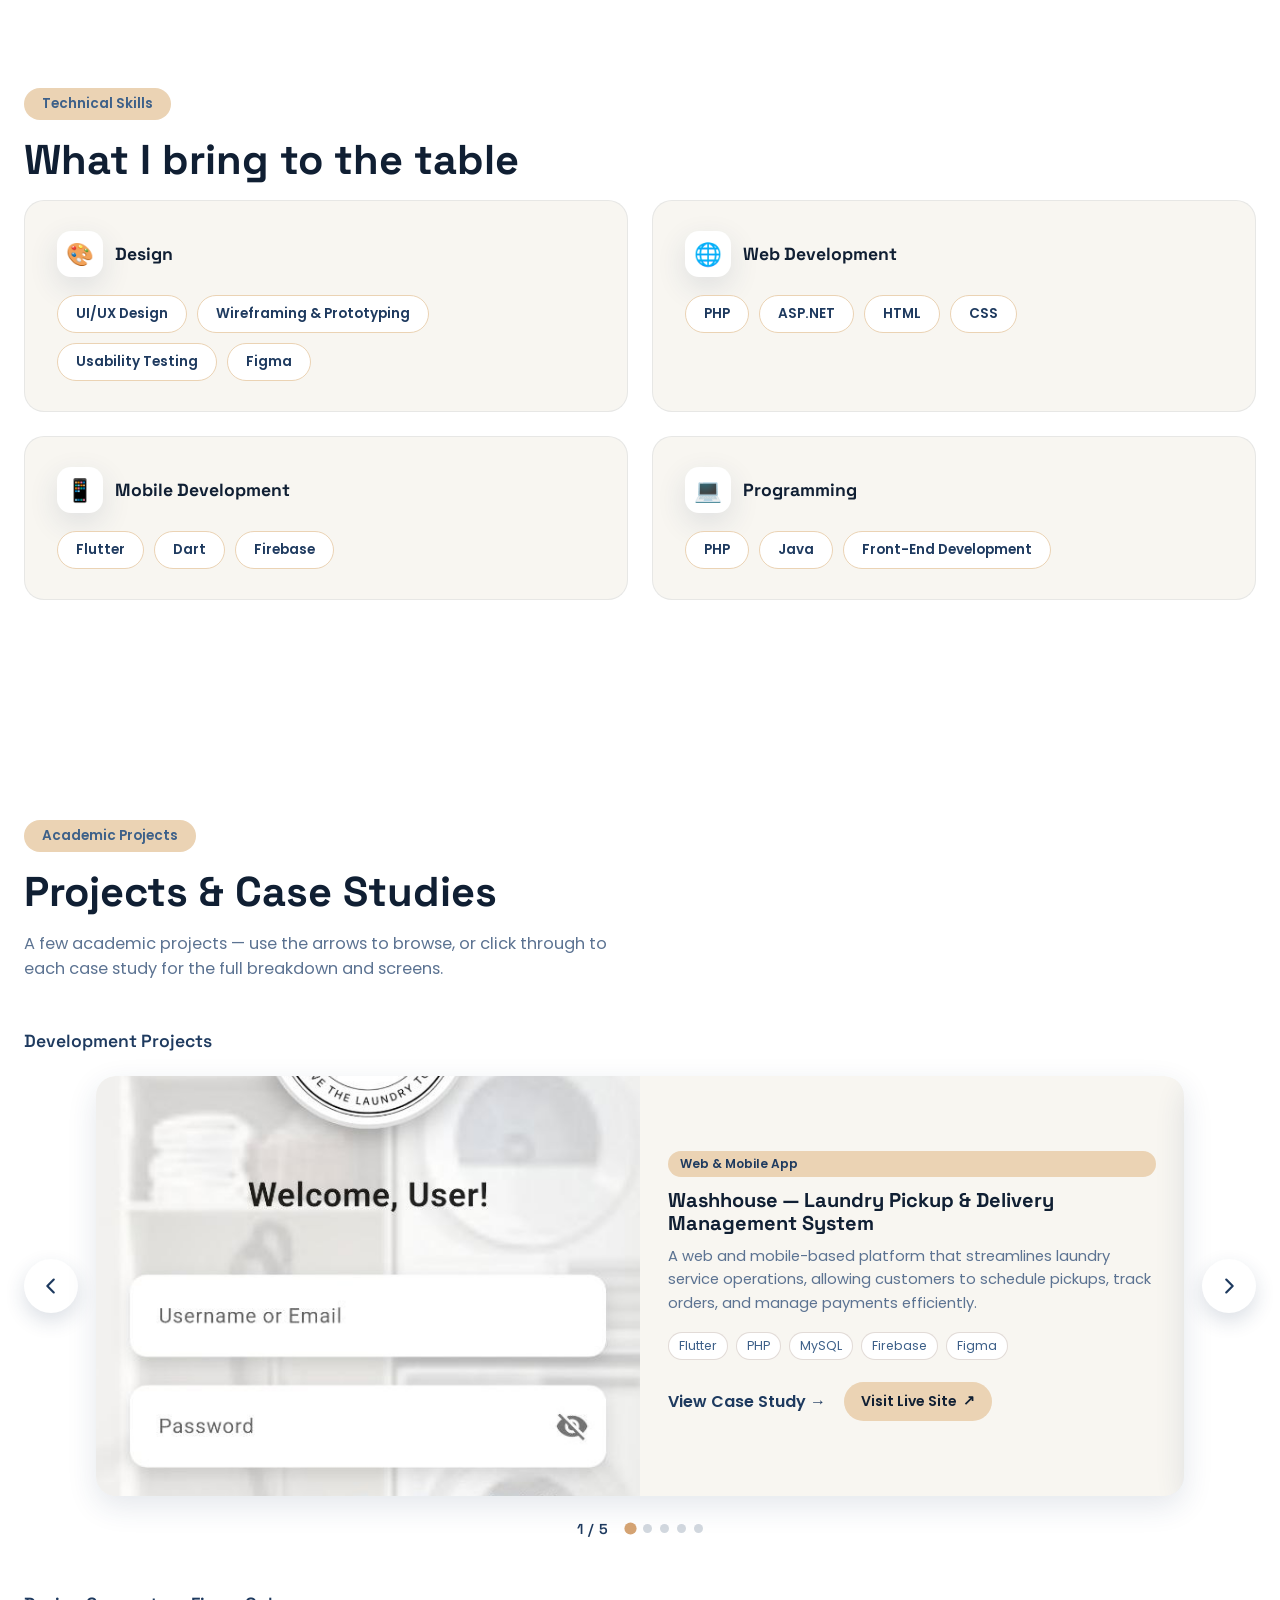
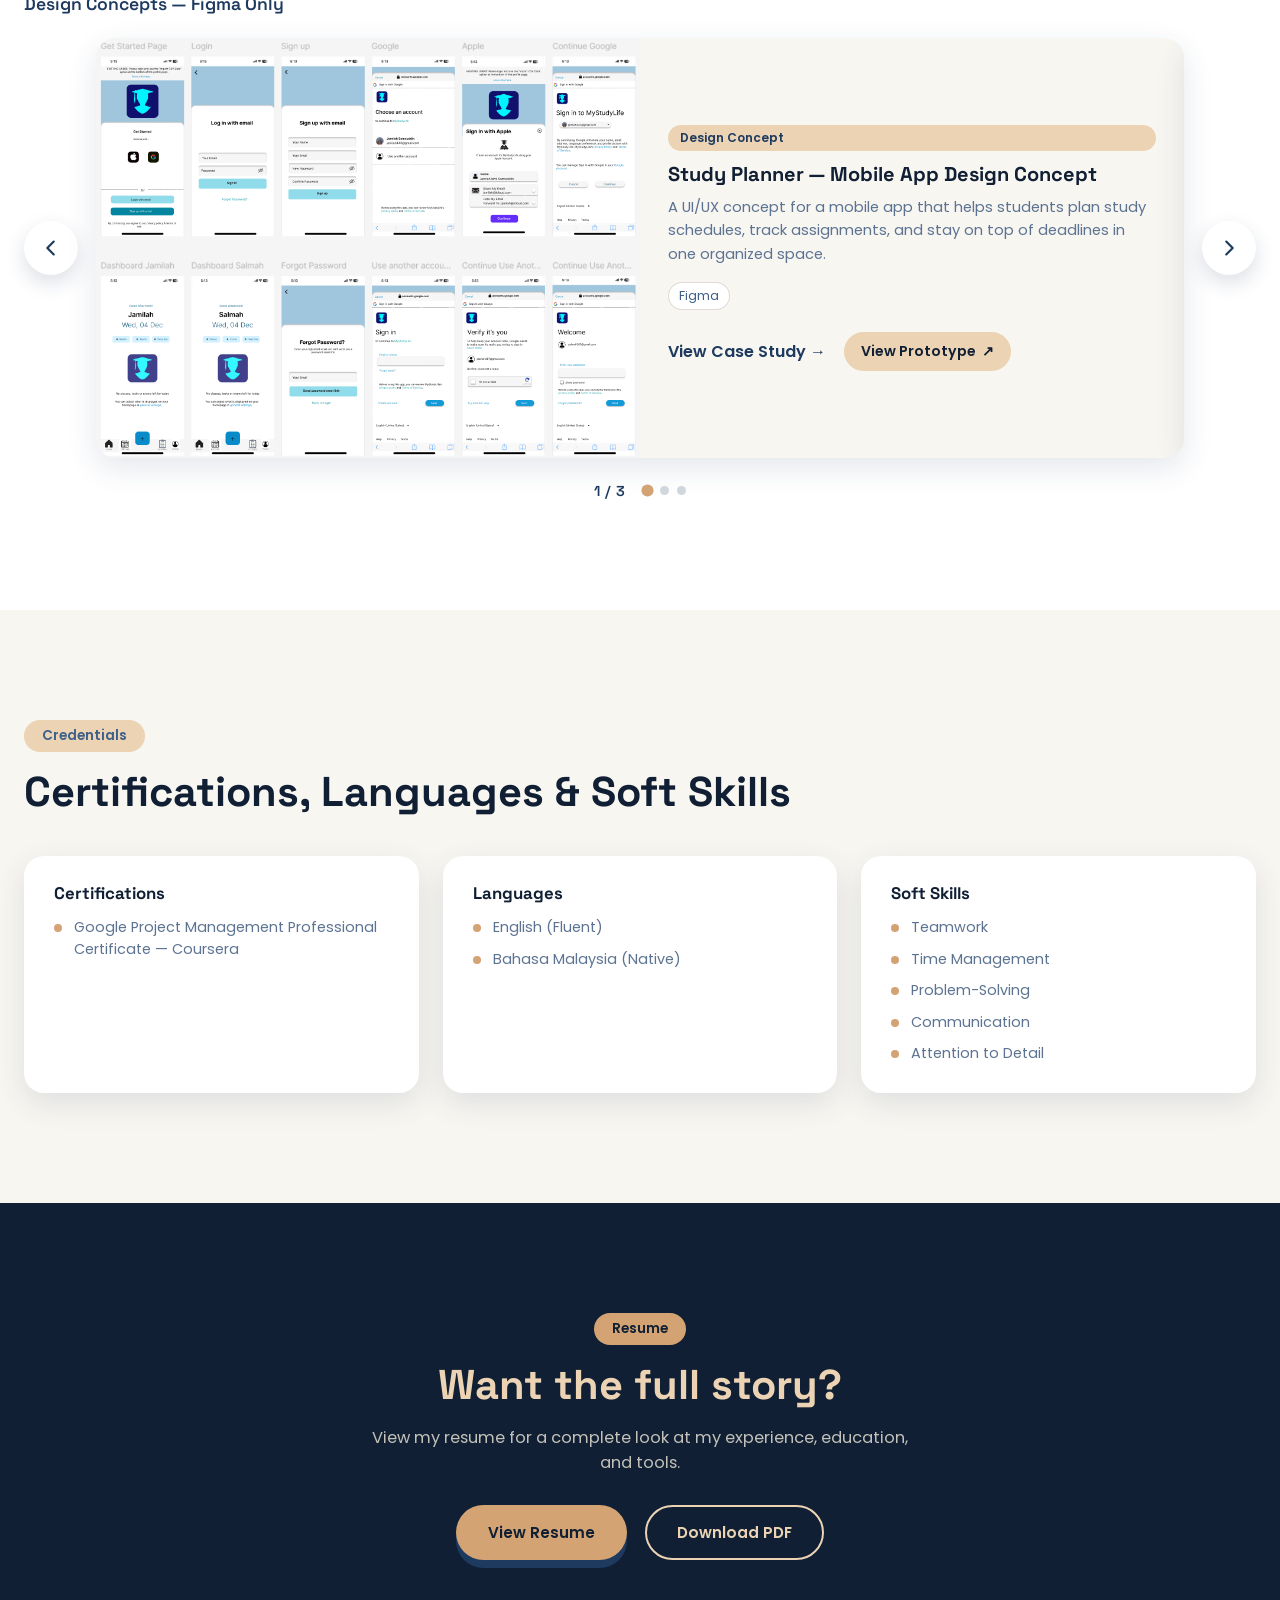
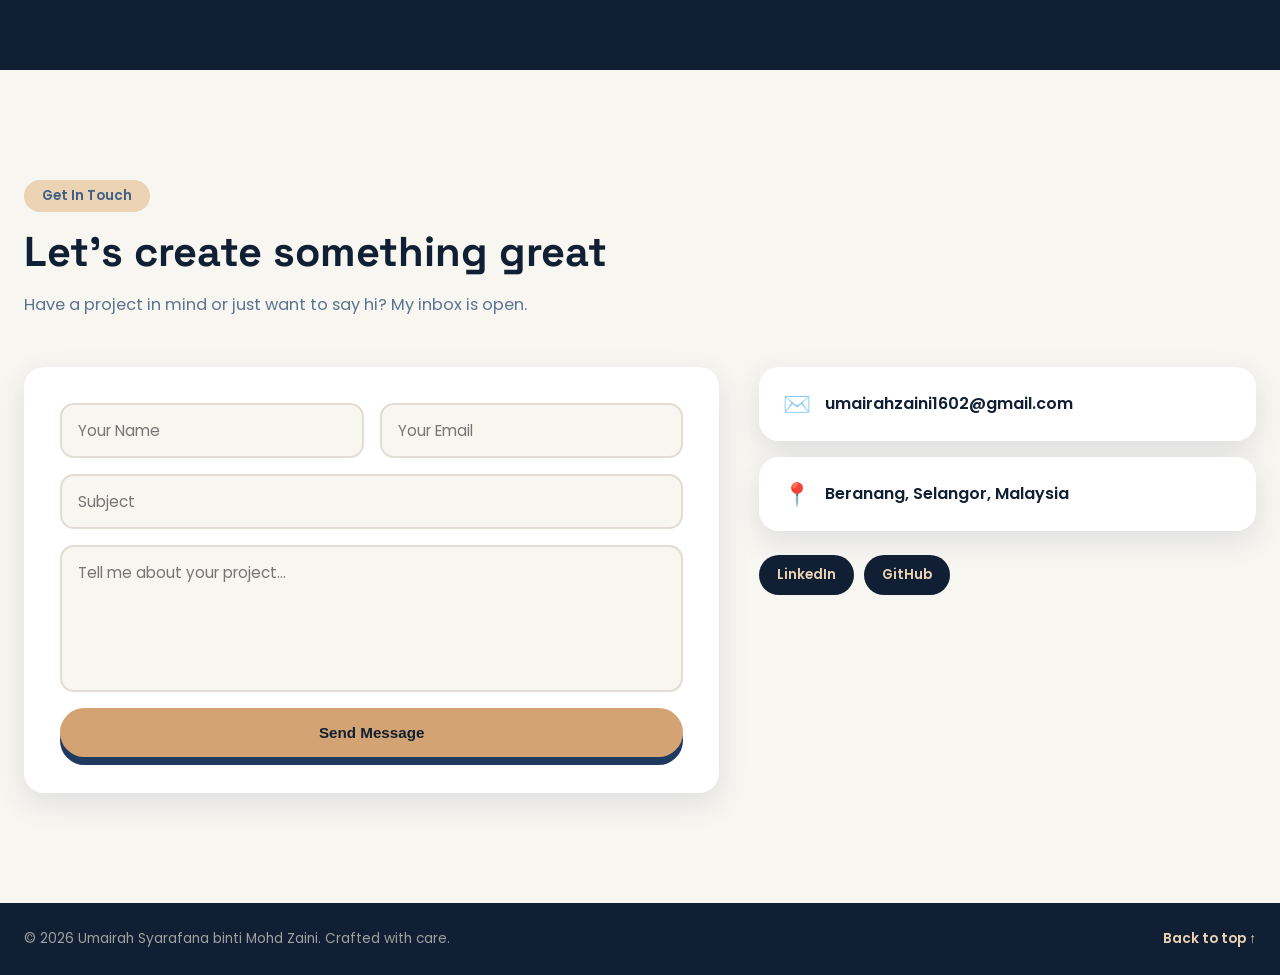
==== commit 82c76386: "Add files via upload" ====
--- a/index.html
+++ b/index.html
@@ -20,7 +20,6 @@
     <nav class="nav-links" id="navLinks">
       <a href="#about" class="nav-link">About</a>
       <a href="#skills" class="nav-link">Skills</a>
-      <a href="#experience" class="nav-link">Experience</a>
       <a href="#projects" class="nav-link">Projects</a>
       <a href="#resume" class="nav-link">Resume</a>
       <a href="#contact" class="nav-link nav-cta">Contact</a>
@@ -47,21 +46,17 @@
       <a href="#contact" class="btn btn-outline">Let's Talk</a>
     </div>
   </div>
-  <a href="#about" class="scroll-down" aria-label="Scroll down">
-    <span></span>
-  </a>
 </section>
 
 <!-- ABOUT -->
 <section class="about" id="about">
   <div class="container">
-    <p class="section-tag reveal">About Me</p>
+    <p class="section-tag reveal">Summary</p>
     <h2 class="section-title reveal">The person behind the pixels</h2>
     <div class="about-grid">
       <div class="about-visual reveal">
         <div class="avatar-card">
-          <div class="avatar-blob"></div>
-          <span class="avatar-initials">US</span>
+          <img class="avatar-photo" src="assets/me1.jpg" alt="Umairah Syarafana binti Mohd Zaini">
         </div>
       </div>
       <div class="about-text reveal">
@@ -69,7 +64,7 @@
         <p>My goal is to create digital experiences that are both visually appealing and technically robust.</p>
         <div class="about-stats">
           <div class="stat-card">
-            <span class="stat-num" data-count="10">0</span><span class="stat-suffix">+</span>
+            <span class="stat-num" data-count="8">0</span><span class="stat-suffix">+</span>
             <span class="stat-label">Projects Completed</span>
           </div>
           <div class="stat-card">
@@ -89,113 +84,53 @@
 <!-- SKILLS -->
 <section class="skills" id="skills">
   <div class="container">
-    <p class="section-tag reveal">Skills</p>
+    <p class="section-tag reveal">Technical Skills</p>
     <h2 class="section-title reveal">What I bring to the table</h2>
-    <div class="skills-grid">
-      <div class="skill-card reveal">
-        <div class="skill-icon">🎨</div>
-        <h3>UI/UX Design</h3>
-        <p>Crafting intuitive, user-centered interfaces backed by research and clear visual hierarchy.</p>
-        <div class="skill-bar"><div class="skill-fill" data-fill="90"></div></div>
-      </div>
-      <div class="skill-card reveal">
-        <div class="skill-icon">🌐</div>
-        <h3>Web Development</h3>
-        <p>Building full-stack web platforms from database design through to a polished front end.</p>
-        <div class="skill-bar"><div class="skill-fill" data-fill="90"></div></div>
-      </div>
-      <div class="skill-card reveal">
-        <div class="skill-icon">📱</div>
-        <h3>Mobile App Development</h3>
-        <p>Designing and building cross-platform mobile apps with real-world, IoT-connected features.</p>
-        <div class="skill-bar"><div class="skill-fill" data-fill="85"></div></div>
-      </div>
-      <div class="skill-card reveal">
-        <div class="skill-icon">💻</div>
-        <h3>Front-End Development</h3>
-        <p>Translating designs into responsive, accessible interfaces that feel as good as they look.</p>
-        <div class="skill-bar"><div class="skill-fill" data-fill="88"></div></div>
-      </div>
-      <div class="skill-card reveal">
-        <div class="skill-icon">🧩</div>
-        <h3>Wireframing & Prototyping</h3>
-        <p>Low to high-fidelity flows that get ideas tested and validated fast.</p>
-        <div class="skill-bar"><div class="skill-fill" data-fill="90"></div></div>
-      </div>
-      <div class="skill-card reveal">
-        <div class="skill-icon">🔍</div>
-        <h3>Usability Testing</h3>
-        <p>Running tests and synthesizing feedback into actionable design decisions.</p>
-        <div class="skill-bar"><div class="skill-fill" data-fill="80"></div></div>
-      </div>
-      <div class="skill-card reveal">
-        <div class="skill-icon">🖌️</div>
-        <h3>Figma</h3>
-        <p>Daily tool for design, prototyping, handoff, and developer collaboration.</p>
-        <div class="skill-bar"><div class="skill-fill" data-fill="90"></div></div>
-      </div>
-      <div class="skill-card reveal">
-        <div class="skill-icon">🦋</div>
-        <h3>Flutter & Dart</h3>
-        <p>Cross-platform mobile development with clean, maintainable widget architecture.</p>
-        <div class="skill-bar"><div class="skill-fill" data-fill="85"></div></div>
-      </div>
-      <div class="skill-card reveal">
-        <div class="skill-icon">🗄️</div>
-        <h3>PHP & MySQL</h3>
-        <p>Server-side logic and relational database design for robust web applications.</p>
-        <div class="skill-bar"><div class="skill-fill" data-fill="90"></div></div>
-      </div>
-      <div class="skill-card reveal">
-        <div class="skill-icon">☕</div>
-        <h3>Java Programming</h3>
-        <p>Object-oriented development for desktop and academic software engineering projects.</p>
-        <div class="skill-bar"><div class="skill-fill" data-fill="80"></div></div>
-      </div>
-    </div>
-  </div>
-</section>
-
-<!-- EXPERIENCE TIMELINE -->
-<section class="experience" id="experience">
-  <div class="container">
-    <p class="section-tag reveal">Experience</p>
-    <h2 class="section-title reveal">Where I've made an impact</h2>
-    <div class="timeline">
-      <div class="timeline-item reveal">
-        <div class="timeline-dot"></div>
-        <div class="timeline-card">
-          <span class="timeline-date">2025 — Present</span>
-          <h3>Software Engineering Student</h3>
-          <p class="timeline-org">Universiti Kuala Lumpur (UniKL MIIT)</p>
-          <p>Focused on software design, development methodologies, database systems, mobile application development, and software project management.</p>
-        </div>
-      </div>
-      <div class="timeline-item reveal">
-        <div class="timeline-dot"></div>
-        <div class="timeline-card">
-          <span class="timeline-date">2025</span>
-          <h3>Full Stack Developer — Washhouse Project</h3>
-          <p class="timeline-org">Academic Project</p>
-          <p>Designed and developed a web and mobile-based laundry pickup and delivery management system using modern software engineering practices.</p>
-        </div>
-      </div>
-      <div class="timeline-item reveal">
-        <div class="timeline-dot"></div>
-        <div class="timeline-card">
-          <span class="timeline-date">2025</span>
-          <h3>Web Developer — WajibPakai E-Commerce Website</h3>
-          <p class="timeline-org">Academic Project</p>
-          <p>Developed a complete online shopping platform for tudung products, including product catalog, shopping cart, checkout, and administrative functions.</p>
-        </div>
-      </div>
-      <div class="timeline-item reveal">
-        <div class="timeline-dot"></div>
-        <div class="timeline-card">
-          <span class="timeline-date">2025</span>
-          <h3>Mobile Application Developer — Smart Irrigation System</h3>
-          <p class="timeline-org">Academic Project</p>
-          <p>Designed and implemented an IoT-enabled smart irrigation solution focused on nursery planting material maintenance and seed management.</p>
+    <div class="skills-categories">
+      <div class="skill-category reveal">
+        <div class="skill-category-head">
+          <span class="skill-category-icon">🎨</span>
+          <h3>Design</h3>
+        </div>
+        <div class="skill-pills">
+          <span class="skill-pill">UI/UX Design</span>
+          <span class="skill-pill">Wireframing & Prototyping</span>
+          <span class="skill-pill">Usability Testing</span>
+          <span class="skill-pill">Figma</span>
+        </div>
+      </div>
+      <div class="skill-category reveal">
+        <div class="skill-category-head">
+          <span class="skill-category-icon">🌐</span>
+          <h3>Web Development</h3>
+        </div>
+        <div class="skill-pills">
+          <span class="skill-pill">PHP</span>
+          <span class="skill-pill">ASP.NET</span>
+          <span class="skill-pill">HTML</span>
+          <span class="skill-pill">CSS</span>
+        </div>
+      </div>
+      <div class="skill-category reveal">
+        <div class="skill-category-head">
+          <span class="skill-category-icon">📱</span>
+          <h3>Mobile Development</h3>
+        </div>
+        <div class="skill-pills">
+          <span class="skill-pill">Flutter</span>
+          <span class="skill-pill">Dart</span>
+          <span class="skill-pill">Firebase</span>
+        </div>
+      </div>
+      <div class="skill-category reveal">
+        <div class="skill-category-head">
+          <span class="skill-category-icon">💻</span>
+          <h3>Programming</h3>
+        </div>
+        <div class="skill-pills">
+          <span class="skill-pill">PHP</span>
+          <span class="skill-pill">Java</span>
+          <span class="skill-pill">Front-End Development</span>
         </div>
       </div>
     </div>
@@ -205,131 +140,211 @@
 <!-- PROJECTS / CASE STUDIES -->
 <section class="projects" id="projects">
   <div class="container">
-    <p class="section-tag reveal">Selected Work</p>
+    <p class="section-tag reveal">Academic Projects</p>
     <h2 class="section-title reveal">Projects & Case Studies</h2>
-    <p class="section-sub reveal">A few academic projects — click through to each case study for the full breakdown and screens.</p>
+    <p class="section-sub reveal">A few academic projects — use the arrows to browse, or click through to each case study for the full breakdown and screens.</p>
 
     <h3 class="projects-subhead reveal">Development Projects</h3>
-    <div class="project-grid">
-      <article class="project-card reveal" data-tilt>
-        <div class="project-thumb"><img src="assets/homepage%20laundry.png" alt="Washhouse mobile app home screen"></div>
-        <div class="project-body">
-          <span class="project-tag">Web & Mobile App</span>
-          <h3>Washhouse — Laundry Pickup & Delivery Management System</h3>
-          <p>A web and mobile-based platform that streamlines laundry service operations, allowing customers to schedule pickups, track orders, and manage payments efficiently. The system improves operational workflow and customer satisfaction.</p>
-          <div class="project-stack">
-            <span>Flutter</span><span>PHP</span><span>MySQL</span><span>Firebase</span><span>Figma</span>
-          </div>
-          <a href="projects/washhouse.html" class="project-link">View Case Study →</a>
-        </div>
-      </article>
-
-      <article class="project-card reveal" data-tilt>
-        <div class="project-thumb"><img src="assets/main%20page%20wajibpakai.jpeg" alt="WajibPakai homepage"></div>
-        <div class="project-body">
-          <span class="project-tag">E-Commerce Website</span>
-          <h3>WajibPakai — Modern E-Commerce Platform for Tudung Products</h3>
-          <p>An online shopping website developed to facilitate product browsing, cart management, and secure checkout processes. The platform focuses on user-friendly shopping experiences and efficient product management.</p>
-          <div class="project-stack">
-            <span>ASP.NET</span><span>SQL Server</span><span>HTML</span><span>CSS</span><span>JavaScript</span>
-          </div>
-          <a href="projects/wajibpakai.html" class="project-link">View Case Study →</a>
-        </div>
-      </article>
-
-      <article class="project-card reveal" data-tilt>
-        <div class="project-thumb"><img src="assets/main%20page%20forest.png" alt="HutanHutan virtual forest overview page"></div>
-        <div class="project-body">
-          <span class="project-tag">Simulation System</span>
-          <h3>Virtual Forest Simulation — Large-Scale Forest Modeling System</h3>
-          <p>A simulation platform capable of generating and managing thousands of virtual trees with realistic attributes such as species, diameter, height, volume, and harvesting conditions for forestry studies.</p>
-          <div class="project-stack">
-            <span>PHP</span><span>MySQL</span><span>JavaScript</span>
-          </div>
-          <a href="projects/virtual-forest.html" class="project-link">View Case Study →</a>
-        </div>
-      </article>
-
-      <article class="project-card reveal" data-tilt>
-        <div class="project-thumb thumb-placeholder grad-1">Event Hall Booking — Mobile App</div>
-        <div class="project-body">
-          <span class="project-tag">Mobile App</span>
-          <h3>Event Hall Booking — Mobile App</h3>
-          <p>A mobile app that lets users browse, compare, and book event halls and venues for weddings, corporate events, and celebrations, all from their phone.</p>
-          <div class="project-stack">
-            <span>Flutter</span><span>Dart</span><span>Firebase</span><span>Figma</span>
-          </div>
-          <a href="projects/event-hall-mobile.html" class="project-link">View Case Study →</a>
-        </div>
-      </article>
-
-      <article class="project-card reveal" data-tilt>
-        <div class="project-thumb thumb-placeholder grad-2">Event Hall Booking — Website</div>
-        <div class="project-body">
-          <span class="project-tag">Web Platform</span>
-          <h3>Event Hall Booking — Website</h3>
-          <p>The companion web platform to the Event Hall Booking app, giving venue admins a dashboard to manage hall listings, bookings, and availability.</p>
-          <div class="project-stack">
-            <span>PHP</span><span>MySQL</span><span>HTML</span><span>CSS</span><span>JavaScript</span>
-          </div>
-          <a href="projects/event-hall-website.html" class="project-link">View Case Study →</a>
-        </div>
-      </article>
-
-      <article class="project-card reveal" data-tilt>
-        <div class="project-thumb thumb-placeholder grad-3">FoodGo — Food Delivery Website</div>
-        <div class="project-body">
-          <span class="project-tag">Web Platform</span>
-          <h3>FoodGo — Food Delivery Website</h3>
-          <p>A web-based food ordering and delivery platform where customers can browse restaurants and menus, place orders, and track delivery status.</p>
-          <div class="project-stack">
-            <span>PHP</span><span>MySQL</span><span>HTML</span><span>CSS</span><span>JavaScript</span>
-          </div>
-          <a href="projects/food-delivery.html" class="project-link">View Case Study →</a>
-        </div>
-      </article>
+    <div class="project-carousel reveal" data-carousel>
+      <div class="carousel-stage">
+        <button class="carousel-arrow carousel-prev" aria-label="Previous project">
+          <svg viewBox="0 0 24 24" fill="none"><path d="M15 5l-7 7 7 7" stroke="currentColor" stroke-width="2.4" stroke-linecap="round" stroke-linejoin="round"/></svg>
+        </button>
+        <div class="carousel-viewport">
+          <div class="carousel-track">
+
+          <article class="project-card" data-tilt>
+            <div class="project-thumb"><img src="assets/customer%20login.jpg" alt="Washhouse customer app login screen"></div>
+            <div class="project-body">
+              <span class="project-tag">Web & Mobile App</span>
+              <h3>Washhouse — Laundry Pickup & Delivery Management System</h3>
+              <p>A web and mobile-based platform that streamlines laundry service operations, allowing customers to schedule pickups, track orders, and manage payments efficiently.</p>
+              <div class="project-stack">
+                <span>Flutter</span><span>PHP</span><span>MySQL</span><span>Firebase</span><span>Figma</span>
+              </div>
+              <div class="project-links">
+                <a href="projects/washhouse.html" class="project-link">View Case Study →</a>
+                <a href="https://your-washhouse-live-url.com" target="_blank" rel="noopener" class="project-link-live">Visit Live Site <span class="ext-icon">↗</span></a>
+              </div>
+            </div>
+          </article>
+
+          <article class="project-card" data-tilt>
+            <div class="project-thumb"><img src="assets/main%20page%20wajibpakai.jpeg" alt="WajibPakai homepage"></div>
+            <div class="project-body">
+              <span class="project-tag">E-Commerce Website</span>
+              <h3>WajibPakai — Modern E-Commerce Platform for Tudung Products</h3>
+              <p>An online shopping website for product browsing, cart management, and secure checkout, with efficient admin-side product management.</p>
+              <div class="project-stack">
+                <span>ASP.NET</span><span>SQL Server</span><span>HTML</span><span>CSS</span><span>JavaScript</span>
+              </div>
+              <div class="project-links">
+                <a href="projects/wajibpakai.html" class="project-link">View Case Study →</a>
+                <a href="https://your-wajibpakai-live-url.com" target="_blank" rel="noopener" class="project-link-live">Visit Live Site <span class="ext-icon">↗</span></a>
+              </div>
+            </div>
+          </article>
+
+          <article class="project-card" data-tilt>
+            <div class="project-thumb"><img src="assets/main%20page%20forest.png" alt="HutanHutan virtual forest overview page"></div>
+            <div class="project-body">
+              <span class="project-tag">Simulation System</span>
+              <h3>Virtual Forest Simulation — Large-Scale Forest Modeling System</h3>
+              <p>A simulation platform capable of generating and managing thousands of virtual trees with realistic attributes such as species, diameter, height, volume, and harvesting conditions for forestry studies.</p>
+              <div class="project-stack">
+                <span>PHP</span><span>MySQL</span><span>JavaScript</span>
+              </div>
+              <div class="project-links">
+                <a href="projects/virtual-forest.html" class="project-link">View Case Study →</a>
+                <a href="https://your-virtual-forest-live-url.com" target="_blank" rel="noopener" class="project-link-live">Visit Live Site <span class="ext-icon">↗</span></a>
+              </div>
+            </div>
+          </article>
+
+          <article class="project-card" data-tilt>
+            <div class="project-thumb thumb-placeholder grad-1">Event Hall Booking — Mobile App</div>
+            <div class="project-body">
+              <span class="project-tag">Mobile App</span>
+              <h3>Event Hall Booking — Mobile App</h3>
+              <p>A mobile app that lets users browse, compare, and book event halls and venues for weddings, corporate events, and celebrations, all from their phone.</p>
+              <div class="project-stack">
+                <span>Flutter</span><span>Dart</span><span>Firebase</span><span>Figma</span>
+              </div>
+              <div class="project-links">
+                <a href="projects/event-hall-mobile.html" class="project-link">View Case Study →</a>
+                <a href="https://your-event-hall-app-demo-url.com" target="_blank" rel="noopener" class="project-link-live">View Demo <span class="ext-icon">↗</span></a>
+              </div>
+            </div>
+          </article>
+
+          <article class="project-card" data-tilt>
+            <div class="project-thumb thumb-placeholder grad-2">Event Hall Booking — Website</div>
+            <div class="project-body">
+              <span class="project-tag">Web Platform</span>
+              <h3>Event Hall Booking — Website</h3>
+              <p>The companion web platform to the Event Hall Booking app, giving venue admins a dashboard to manage hall listings, bookings, and availability.</p>
+              <div class="project-stack">
+                <span>PHP</span><span>MySQL</span><span>HTML</span><span>CSS</span><span>JavaScript</span>
+              </div>
+              <div class="project-links">
+                <a href="projects/event-hall-website.html" class="project-link">View Case Study →</a>
+                <a href="https://your-event-hall-website-live-url.com" target="_blank" rel="noopener" class="project-link-live">Visit Live Site <span class="ext-icon">↗</span></a>
+              </div>
+            </div>
+          </article>
+
+        </div>
+        </div>
+        <button class="carousel-arrow carousel-next" aria-label="Next project">
+          <svg viewBox="0 0 24 24" fill="none"><path d="M9 5l7 7-7 7" stroke="currentColor" stroke-width="2.4" stroke-linecap="round" stroke-linejoin="round"/></svg>
+        </button>
+      </div>
+      <div class="carousel-footer">
+        <span class="carousel-counter"><span data-counter-current>1</span> / <span data-counter-total>5</span></span>
+        <div class="carousel-dots" data-dots></div>
+      </div>
     </div>
 
     <h3 class="projects-subhead reveal">Design Concepts — Figma Only</h3>
-    <div class="project-grid">
-      <article class="project-card reveal" data-tilt>
-        <div class="project-thumb thumb-placeholder grad-4">Study Planner — Design Concept</div>
-        <div class="project-body">
-          <span class="project-tag">Design Concept</span>
-          <h3>Study Planner — Mobile App Design Concept</h3>
-          <p>A UI/UX concept for a mobile app that helps students plan study schedules, track assignments, and stay on top of deadlines in one organized space.</p>
-          <div class="project-stack">
-            <span>Figma</span>
-          </div>
-          <a href="projects/study-planner.html" class="project-link">View Case Study →</a>
-        </div>
-      </article>
-
-      <article class="project-card reveal" data-tilt>
-        <div class="project-thumb thumb-placeholder grad-5">Maybank Website — Redesign Concept</div>
-        <div class="project-body">
-          <span class="project-tag">Redesign Concept</span>
-          <h3>Maybank Website — UX Improvement Concept</h3>
-          <p>An independent redesign concept exploring usability improvements to a banking website's navigation, visual hierarchy, and mobile responsiveness.</p>
-          <div class="project-stack">
-            <span>Figma</span>
-          </div>
-          <a href="projects/maybank-redesign.html" class="project-link">View Case Study →</a>
-        </div>
-      </article>
-
-      <article class="project-card reveal" data-tilt>
-        <div class="project-thumb thumb-placeholder grad-6">MediCare — Design Concept</div>
-        <div class="project-body">
-          <span class="project-tag">Design Concept</span>
-          <h3>MediCare — Hospital App Design Concept</h3>
-          <p>A UI/UX concept for a hospital and medical care app, designed to make booking appointments and accessing medical information simpler for patients.</p>
-          <div class="project-stack">
-            <span>Figma</span>
-          </div>
-          <a href="projects/medical-care.html" class="project-link">View Case Study →</a>
-        </div>
-      </article>
+    <div class="project-carousel reveal" data-carousel>
+      <div class="carousel-stage">
+        <button class="carousel-arrow carousel-prev" aria-label="Previous project">
+          <svg viewBox="0 0 24 24" fill="none"><path d="M15 5l-7 7 7 7" stroke="currentColor" stroke-width="2.4" stroke-linecap="round" stroke-linejoin="round"/></svg>
+        </button>
+        <div class="carousel-viewport">
+          <div class="carousel-track">
+
+          <article class="project-card" data-tilt>
+            <div class="project-thumb"><img src="assets/design%20sp%20overall.png" alt="Study Planner app design overview"></div>
+            <div class="project-body">
+              <span class="project-tag">Design Concept</span>
+              <h3>Study Planner — Mobile App Design Concept</h3>
+              <p>A UI/UX concept for a mobile app that helps students plan study schedules, track assignments, and stay on top of deadlines in one organized space.</p>
+              <div class="project-stack">
+                <span>Figma</span>
+              </div>
+              <div class="project-links">
+                <a href="projects/study-planner.html" class="project-link">View Case Study →</a>
+                <a href="https://your-study-planner-figma-url.com" target="_blank" rel="noopener" class="project-link-live">View Prototype <span class="ext-icon">↗</span></a>
+              </div>
+            </div>
+          </article>
+
+          <article class="project-card" data-tilt>
+            <div class="project-thumb"><img src="assets/homepage%20maybank.png" alt="Maybank website redesign homepage concept"></div>
+            <div class="project-body">
+              <span class="project-tag">Redesign Concept</span>
+              <h3>Maybank Website — UX Improvement Concept</h3>
+              <p>An independent redesign concept exploring usability improvements to a banking website's navigation, visual hierarchy, and mobile responsiveness.</p>
+              <div class="project-stack">
+                <span>Figma</span>
+              </div>
+              <div class="project-links">
+                <a href="projects/maybank-redesign.html" class="project-link">View Case Study →</a>
+                <a href="https://your-maybank-redesign-figma-url.com" target="_blank" rel="noopener" class="project-link-live">View Prototype <span class="ext-icon">↗</span></a>
+              </div>
+            </div>
+          </article>
+
+          <article class="project-card" data-tilt>
+            <div class="project-thumb thumb-placeholder grad-6">MediCare — Design Concept</div>
+            <div class="project-body">
+              <span class="project-tag">Design Concept</span>
+              <h3>MediCare — Hospital App Design Concept</h3>
+              <p>A UI/UX concept for a hospital and medical care app, designed to make booking appointments and accessing medical information simpler for patients.</p>
+              <div class="project-stack">
+                <span>Figma</span>
+              </div>
+              <div class="project-links">
+                <a href="projects/medical-care.html" class="project-link">View Case Study →</a>
+                <a href="https://your-medicare-figma-url.com" target="_blank" rel="noopener" class="project-link-live">View Prototype <span class="ext-icon">↗</span></a>
+              </div>
+            </div>
+          </article>
+
+        </div>
+        </div>
+        <button class="carousel-arrow carousel-next" aria-label="Next project">
+          <svg viewBox="0 0 24 24" fill="none"><path d="M9 5l7 7-7 7" stroke="currentColor" stroke-width="2.4" stroke-linecap="round" stroke-linejoin="round"/></svg>
+        </button>
+      </div>
+      <div class="carousel-footer">
+        <span class="carousel-counter"><span data-counter-current>1</span> / <span data-counter-total>3</span></span>
+        <div class="carousel-dots" data-dots></div>
+      </div>
+    </div>
+  </div>
+</section>
+
+<!-- CERTIFICATIONS / LANGUAGES / SOFT SKILLS -->
+<section class="credentials" id="credentials">
+  <div class="container">
+    <p class="section-tag reveal">Credentials</p>
+    <h2 class="section-title reveal">Certifications, Languages & Soft Skills</h2>
+    <div class="credentials-grid">
+      <div class="credential-card reveal">
+        <h3>Certifications</h3>
+        <ul>
+          <li>Google Project Management Professional Certificate — Coursera</li>
+        </ul>
+      </div>
+      <div class="credential-card reveal">
+        <h3>Languages</h3>
+        <ul>
+          <li>English (Fluent)</li>
+          <li>Bahasa Malaysia (Native)</li>
+        </ul>
+      </div>
+      <div class="credential-card reveal">
+        <h3>Soft Skills</h3>
+        <ul>
+          <li>Teamwork</li>
+          <li>Time Management</li>
+          <li>Problem-Solving</li>
+          <li>Communication</li>
+          <li>Attention to Detail</li>
+        </ul>
+      </div>
     </div>
   </div>
 </section>
@@ -341,10 +356,8 @@
       <p class="section-tag">Resume</p>
       <h2 class="section-title">Want the full story?</h2>
       <p class="section-sub">View my resume for a complete look at my experience, education, and tools.</p>
-      <a href="resume.html" class="btn btn-primary">View Resume</a>
+      <a href="assets/Umairah_Syarafana_Resume.pdf" target="_blank" rel="noopener" class="btn btn-primary">View Resume</a>
       <a href="assets/Umairah_Syarafana_Resume.pdf" download class="btn btn-outline">Download PDF</a>
-      <p class="resume-note">Note: open the resume page and use "Print → Save as PDF" to generate <code>assets/Umairah_Syarafana_Resume.pdf</code> so the Download PDF button works too.</p>
-      <p class="resume-note"><a href="cover-letter.html" style="color:var(--yellow-soft);font-weight:600;">View Cover Letter Template →</a></p>
     </div>
   </div>
 </section>
@@ -378,10 +391,9 @@
           <span>Beranang, Selangor, Malaysia</span>
         </a>
         <div class="social-links">
-          <a href="#" class="social-pill">LinkedIn</a>
-          <a href="#" class="social-pill">GitHub</a>
-        </div>
-        <p class="contact-note">Note: add your real LinkedIn and GitHub URLs to the links above.</p>
+          <a href="https://www.linkedin.com/in/umairah-syarafana-mohd-zaini-493030316/" target="_blank" rel="noopener" class="social-pill">LinkedIn</a>
+          <a href="https://github.com/umairahsyarafana" target="_blank" rel="noopener" class="social-pill">GitHub</a>
+        </div>
       </div>
     </div>
   </div>
--- a/css/style.css
+++ b/css/style.css
@@ -1,16 +1,16 @@
 /* ===== Variables ===== */
 :root {
-  --brown-darkest: #2B1B12;
-  --brown-dark: #4A2E1E;
-  --brown: #6F4E37;
-  --brown-light: #A9794F;
-  --yellow: #FBC94C;
-  --yellow-soft: #FFE8A3;
-  --cream: #FFF8E7;
+  --primary-darkest: #101F33;
+  --primary: #1E3A5F;
+  --primary-light: #3D6089;
+  --primary-lighter: #7196B8;
+  --accent: #D4A373;
+  --accent-soft: #EBD3B4;
+  --secondary: #F8F6F1;
   --white: #FFFFFF;
-  --text: #2B1B12;
-  --text-muted: #6F5C4D;
-  --shadow: 0 10px 30px rgba(43, 27, 18, 0.12);
+  --text: #1E3A5F;
+  --text-muted: #5C7392;
+  --shadow: 0 10px 30px rgba(30, 58, 95, 0.12);
   --radius: 20px;
   --ff-head: 'Space Grotesk', sans-serif;
   --ff-body: 'Poppins', sans-serif;
@@ -22,7 +22,7 @@
 
 body {
   font-family: var(--ff-body);
-  background: var(--cream);
+  background: var(--secondary);
   color: var(--text);
   overflow-x: hidden;
   cursor: default;
@@ -35,7 +35,7 @@
 ul, li { list-style: none; }
 
 .container {
-  max-width: 1140px;
+  max-width: 1320px;
   margin: 0 auto;
   padding: 0 24px;
 }
@@ -64,22 +64,22 @@
   border: 2px solid transparent;
 }
 .btn-primary {
-  background: var(--yellow);
-  color: var(--brown-darkest);
-  box-shadow: 0 8px 0 var(--brown-dark);
+  background: var(--accent);
+  color: var(--primary-darkest);
+  box-shadow: 0 8px 0 var(--primary);
 }
 .btn-primary:hover {
   transform: translateY(-3px);
-  box-shadow: 0 11px 0 var(--brown-dark);
+  box-shadow: 0 11px 0 var(--primary);
 }
 .btn-outline {
-  border-color: var(--brown-dark);
-  color: var(--brown-darkest);
+  border-color: var(--primary);
+  color: var(--primary-darkest);
   margin-left: 14px;
 }
 .btn-outline:hover {
-  background: var(--brown-dark);
-  color: var(--yellow-soft);
+  background: var(--primary);
+  color: var(--accent-soft);
 }
 
 /* ===== Navbar ===== */
@@ -92,7 +92,7 @@
   padding: 22px 0;
 }
 .navbar.scrolled {
-  background: var(--cream);
+  background: var(--secondary);
   box-shadow: 0 4px 20px rgba(43,27,18,0.08);
   padding: 12px 0;
 }
@@ -108,9 +108,9 @@
   font-family: var(--ff-head);
   font-weight: 700;
   font-size: 1.6rem;
-  color: var(--brown-darkest);
-}
-.logo .dot { color: var(--yellow); }
+  color: var(--primary-darkest);
+}
+.logo .dot { color: var(--accent); }
 .nav-links {
   display: flex;
   align-items: center;
@@ -119,7 +119,7 @@
 .nav-link {
   font-weight: 500;
   font-size: 0.95rem;
-  color: var(--brown-dark);
+  color: var(--primary);
   position: relative;
   padding-bottom: 4px;
 }
@@ -128,18 +128,18 @@
   position: absolute;
   left: 0; bottom: 0;
   width: 0; height: 2px;
-  background: var(--yellow);
+  background: var(--accent);
   transition: width 0.25s ease;
 }
 .nav-link:not(.nav-cta):hover::after { width: 100%; }
 .nav-cta {
-  background: var(--brown-darkest);
-  color: var(--yellow-soft);
+  background: var(--primary-darkest);
+  color: var(--accent-soft);
   padding: 10px 22px;
   border-radius: 999px;
   font-weight: 600;
 }
-.nav-cta:hover { background: var(--brown); }
+.nav-cta:hover { background: var(--primary-light); }
 
 .burger {
   display: none;
@@ -152,7 +152,7 @@
 }
 .burger span {
   width: 26px; height: 3px;
-  background: var(--brown-darkest);
+  background: var(--primary-darkest);
   border-radius: 2px;
   transition: transform 0.3s ease, opacity 0.3s ease;
 }
@@ -181,12 +181,12 @@
 }
 .blob-1 {
   width: 420px; height: 420px;
-  background: var(--yellow-soft);
+  background: var(--accent-soft);
   top: -120px; left: -120px;
 }
 .blob-2 {
   width: 380px; height: 380px;
-  background: var(--brown-light);
+  background: var(--primary-lighter);
   opacity: 0.35;
   bottom: -150px; right: -120px;
   animation-delay: 2s;
@@ -198,7 +198,7 @@
 .hero-content { position: relative; z-index: 2; max-width: 760px; }
 .hero-eyebrow {
   font-weight: 600;
-  color: var(--brown);
+  color: var(--primary-light);
   letter-spacing: 2px;
   text-transform: uppercase;
   font-size: 0.85rem;
@@ -207,19 +207,19 @@
 .hero-name {
   font-size: clamp(2.2rem, 6vw, 4rem);
   font-weight: 700;
-  color: var(--brown-darkest);
+  color: var(--primary-darkest);
   margin-bottom: 18px;
 }
 .hero-title {
   font-size: clamp(1.3rem, 3vw, 1.9rem);
   font-weight: 600;
-  color: var(--brown);
+  color: var(--primary-light);
   margin-bottom: 22px;
   min-height: 2.4rem;
 }
 .cursor-blink {
   animation: blink 1s step-end infinite;
-  color: var(--yellow);
+  color: var(--accent);
 }
 @keyframes blink { 50% { opacity: 0; } }
 .hero-desc {
@@ -230,37 +230,13 @@
 }
 .hero-actions { display: flex; justify-content: center; flex-wrap: wrap; }
 
-.scroll-down {
-  position: absolute;
-  bottom: 36px;
-  left: 50%;
-  transform: translateX(-50%);
-  width: 26px; height: 44px;
-  border: 2px solid var(--brown-dark);
-  border-radius: 16px;
-  display: flex;
-  justify-content: center;
-  padding-top: 8px;
-}
-.scroll-down span {
-  width: 5px; height: 5px;
-  border-radius: 50%;
-  background: var(--yellow);
-  animation: scrollDot 1.6s ease infinite;
-}
-@keyframes scrollDot {
-  0% { transform: translateY(0); opacity: 1; }
-  70% { transform: translateY(14px); opacity: 0; }
-  100% { opacity: 0; }
-}
-
 /* ===== Section generic ===== */
 section { padding: 110px 0; position: relative; }
 .section-tag {
   display: inline-block;
   font-weight: 600;
-  color: var(--brown);
-  background: var(--yellow-soft);
+  color: var(--primary-light);
+  background: var(--accent-soft);
   padding: 6px 18px;
   border-radius: 999px;
   font-size: 0.85rem;
@@ -269,7 +245,7 @@
 .section-title {
   font-size: clamp(1.8rem, 4vw, 2.6rem);
   font-weight: 700;
-  color: var(--brown-darkest);
+  color: var(--primary-darkest);
   margin-bottom: 16px;
 }
 .section-sub {
@@ -295,24 +271,14 @@
   align-items: center;
   justify-content: center;
 }
-.avatar-blob {
-  position: absolute;
-  inset: 0;
-  background: linear-gradient(135deg, var(--yellow), var(--brown-light));
-  border-radius: 45% 55% 60% 40% / 50% 45% 55% 50%;
-  animation: morph 8s ease-in-out infinite;
-}
-@keyframes morph {
-  0%, 100% { border-radius: 45% 55% 60% 40% / 50% 45% 55% 50%; }
-  50% { border-radius: 60% 40% 45% 55% / 45% 55% 40% 60%; }
-}
-.avatar-initials {
-  position: relative;
-  z-index: 2;
-  font-family: var(--ff-head);
-  font-size: 4rem;
-  font-weight: 700;
-  color: var(--brown-darkest);
+.avatar-photo {
+  width: 260px; height: 260px;
+  border-radius: 50%;
+  object-fit: cover;
+  border: 3px solid var(--accent);
+  outline: 1px solid rgba(212,163,115,0.3);
+  outline-offset: 8px;
+  box-shadow: 0 15px 35px rgba(30,58,95,0.18);
 }
 .about-text p { color: var(--text-muted); margin-bottom: 18px; line-height: 1.8; }
 .about-stats {
@@ -334,99 +300,197 @@
   font-family: var(--ff-head);
   font-size: 2rem;
   font-weight: 700;
-  color: var(--brown-dark);
+  color: var(--primary);
 }
 .stat-label { display: block; color: var(--text-muted); font-size: 0.85rem; margin-top: 6px; }
 
 /* ===== Skills ===== */
 .skills { background: var(--white); }
-.skills-grid {
+.skills-categories {
+  display: grid;
+  grid-template-columns: repeat(2, 1fr);
+  gap: 24px;
+}
+.skill-category {
+  background: var(--secondary);
+  border-radius: var(--radius);
+  padding: 30px 32px;
+  transition: transform 0.3s ease, box-shadow 0.3s ease;
+  border: 1px solid rgba(30,58,95,0.08);
+}
+.skill-category:hover {
+  transform: translateY(-6px);
+  box-shadow: var(--shadow);
+}
+.skill-category-head {
+  display: flex;
+  align-items: center;
+  gap: 12px;
+  margin-bottom: 18px;
+}
+.skill-category-icon {
+  width: 46px; height: 46px;
+  display: flex;
+  align-items: center;
+  justify-content: center;
+  font-size: 1.4rem;
+  background: var(--white);
+  border-radius: 14px;
+  box-shadow: var(--shadow);
+}
+.skill-category-head h3 { font-size: 1.1rem; color: var(--primary-darkest); }
+.skill-pills { display: flex; flex-wrap: wrap; gap: 10px; }
+.skill-pill {
+  background: var(--white);
+  color: var(--primary);
+  font-size: 0.85rem;
+  font-weight: 600;
+  padding: 8px 18px;
+  border-radius: 999px;
+  border: 1.5px solid var(--accent-soft);
+  transition: background 0.25s ease, color 0.25s ease, transform 0.2s ease, border-color 0.25s ease;
+}
+.skill-pill:hover {
+  background: var(--accent);
+  color: var(--primary-darkest);
+  border-color: var(--accent);
+  transform: translateY(-3px);
+}
+
+/* ===== Credentials (Certifications / Languages / Soft Skills) ===== */
+.credentials-grid {
   display: grid;
   grid-template-columns: repeat(3, 1fr);
-  gap: 28px;
-}
-.skill-card {
-  background: var(--cream);
-  border-radius: var(--radius);
-  padding: 30px;
-  transition: transform 0.3s ease, box-shadow 0.3s ease;
-}
-.skill-card:hover {
-  transform: translateY(-8px) rotate(-1deg);
-  box-shadow: var(--shadow);
-}
-.skill-icon { font-size: 2.2rem; margin-bottom: 14px; }
-.skill-card h3 { font-size: 1.15rem; margin-bottom: 10px; color: var(--brown-darkest); }
-.skill-card p { color: var(--text-muted); font-size: 0.92rem; margin-bottom: 18px; line-height: 1.6; }
-.skill-bar {
-  height: 8px;
-  background: rgba(111,78,55,0.15);
-  border-radius: 999px;
-  overflow: hidden;
-}
-.skill-fill {
-  height: 100%;
-  width: 0%;
-  background: linear-gradient(90deg, var(--brown-light), var(--yellow));
-  border-radius: 999px;
-  transition: width 1.2s ease;
-}
-
-/* ===== Experience Timeline ===== */
-.timeline {
-  position: relative;
+  gap: 24px;
   margin-top: 40px;
-  padding-left: 30px;
-  border-left: 3px dashed var(--brown-light);
-}
-.timeline-item { position: relative; margin-bottom: 40px; }
-.timeline-dot {
-  position: absolute;
-  left: -39px;
-  top: 6px;
-  width: 16px; height: 16px;
-  border-radius: 50%;
-  background: var(--yellow);
-  border: 3px solid var(--brown-darkest);
-}
-.timeline-card {
+}
+.credential-card {
   background: var(--white);
   border-radius: var(--radius);
-  padding: 26px 30px;
+  padding: 28px 30px;
   box-shadow: var(--shadow);
-  transition: transform 0.3s ease;
-}
-.timeline-card:hover { transform: translateX(6px); }
-.timeline-date {
-  display: inline-block;
-  font-weight: 600;
-  color: var(--brown);
-  font-size: 0.82rem;
-  text-transform: uppercase;
-  letter-spacing: 1px;
-  margin-bottom: 8px;
-}
-.timeline-card h3 { font-size: 1.2rem; color: var(--brown-darkest); margin-bottom: 4px; }
-.timeline-org { color: var(--brown-light); font-weight: 600; margin-bottom: 10px; font-size: 0.92rem; }
-.timeline-card p:last-child { color: var(--text-muted); font-size: 0.92rem; line-height: 1.6; }
+}
+.credential-card h3 {
+  font-size: 1.05rem;
+  color: var(--primary-darkest);
+  margin-bottom: 14px;
+}
+.credential-card ul { display: flex; flex-direction: column; gap: 10px; }
+.credential-card ul li {
+  color: var(--text-muted);
+  font-size: 0.9rem;
+  line-height: 1.5;
+  padding-left: 20px;
+  position: relative;
+}
+.credential-card ul li::before {
+  content: '';
+  position: absolute;
+  left: 0; top: 7px;
+  width: 8px; height: 8px;
+  border-radius: 50%;
+  background: var(--accent);
+}
 
 /* ===== Projects ===== */
 .projects { background: var(--white); }
 .projects-subhead {
   font-size: 1.1rem;
   font-weight: 600;
-  color: var(--brown-dark);
+  color: var(--primary);
   margin: 0 0 24px;
 }
-.project-grid {
+.project-carousel { margin-bottom: 56px; }
+.project-carousel:last-of-type { margin-bottom: 0; }
+
+.carousel-stage {
+  position: relative;
+  display: flex;
+  align-items: center;
+  gap: 18px;
+}
+.carousel-viewport {
+  overflow: hidden;
+  border-radius: var(--radius);
+  flex: 1;
+  box-shadow: var(--shadow);
+}
+.carousel-track {
+  display: flex;
+  transition: transform 0.55s cubic-bezier(0.65,0,0.35,1);
+}
+.carousel-track .project-card {
+  flex: 0 0 100%;
+  max-width: 100%;
   display: grid;
-  grid-template-columns: repeat(auto-fit, minmax(320px, 1fr));
-  gap: 30px;
-  margin-bottom: 56px;
-}
-.project-grid:last-of-type { margin-bottom: 0; }
+  grid-template-columns: 1fr 1fr;
+  gap: 0;
+  height: 420px;
+}
+.carousel-track .project-thumb { height: 100%; overflow: hidden; }
+.carousel-track .project-body {
+  display: flex;
+  flex-direction: column;
+  justify-content: center;
+  overflow-y: auto;
+}
+
+.carousel-arrow {
+  flex-shrink: 0;
+  width: 54px; height: 54px;
+  border-radius: 50%;
+  border: none;
+  cursor: pointer;
+  display: flex;
+  align-items: center;
+  justify-content: center;
+  background: var(--white);
+  color: var(--primary);
+  box-shadow: 0 8px 20px rgba(30,58,95,0.16);
+  transition: transform 0.25s cubic-bezier(0.34,1.56,0.64,1), box-shadow 0.25s ease, background 0.25s ease, color 0.25s ease;
+}
+.carousel-arrow svg {
+  width: 22px; height: 22px;
+  transition: transform 0.25s ease;
+}
+.carousel-arrow:hover {
+  background: linear-gradient(135deg, var(--accent), var(--primary));
+  color: var(--white);
+  transform: scale(1.1);
+  box-shadow: 0 10px 26px rgba(212,163,115,0.45);
+}
+.carousel-prev:hover svg { transform: translateX(-2px); }
+.carousel-next:hover svg { transform: translateX(2px); }
+.carousel-arrow:active { transform: scale(0.96); }
+
+.carousel-footer {
+  display: flex;
+  align-items: center;
+  justify-content: center;
+  gap: 18px;
+  margin-top: 24px;
+}
+.carousel-counter {
+  font-family: var(--ff-head);
+  font-weight: 600;
+  color: var(--primary);
+  font-size: 0.9rem;
+  letter-spacing: 0.5px;
+}
+.carousel-dots { display: flex; gap: 8px; }
+.carousel-dot {
+  width: 9px; height: 9px;
+  border-radius: 50%;
+  background: rgba(30,58,95,0.2);
+  border: none;
+  cursor: pointer;
+  padding: 0;
+  transition: background 0.25s ease, transform 0.25s ease;
+}
+.carousel-dot.active { background: var(--accent); transform: scale(1.35); }
+
 .project-card {
-  background: var(--cream);
+  background: var(--secondary);
   border-radius: var(--radius);
   overflow: hidden;
   box-shadow: var(--shadow);
@@ -453,26 +517,26 @@
   font-family: var(--ff-head);
   font-weight: 700;
   font-size: 1.15rem;
-  color: var(--brown-darkest);
-}
-.grad-1 { background: linear-gradient(135deg, var(--yellow-soft), var(--yellow)); }
-.grad-2 { background: linear-gradient(135deg, var(--brown-light), var(--yellow-soft)); }
-.grad-3 { background: linear-gradient(135deg, var(--yellow), var(--brown-light)); }
-.grad-4 { background: linear-gradient(135deg, var(--brown), var(--yellow-soft)); color: var(--yellow-soft); }
-.grad-5 { background: linear-gradient(135deg, var(--yellow-soft), var(--brown-light)); }
-.grad-6 { background: linear-gradient(135deg, var(--brown-light), var(--brown)); color: var(--yellow-soft); }
+  color: var(--primary-darkest);
+}
+.grad-1 { background: linear-gradient(135deg, var(--accent-soft), var(--accent)); }
+.grad-2 { background: linear-gradient(135deg, var(--primary-lighter), var(--accent-soft)); }
+.grad-3 { background: linear-gradient(135deg, var(--accent), var(--primary-lighter)); }
+.grad-4 { background: linear-gradient(135deg, var(--primary-light), var(--accent-soft)); color: var(--accent-soft); }
+.grad-5 { background: linear-gradient(135deg, var(--accent-soft), var(--primary-lighter)); }
+.grad-6 { background: linear-gradient(135deg, var(--primary-lighter), var(--primary-light)); color: var(--accent-soft); }
 .project-body { padding: 26px 28px; }
 .project-tag {
   display: inline-block;
-  background: var(--yellow-soft);
-  color: var(--brown-dark);
+  background: var(--accent-soft);
+  color: var(--primary);
   font-size: 0.75rem;
   font-weight: 600;
   padding: 4px 12px;
   border-radius: 999px;
   margin-bottom: 12px;
 }
-.project-body h3 { font-size: 1.25rem; color: var(--brown-darkest); margin-bottom: 10px; }
+.project-body h3 { font-size: 1.25rem; color: var(--primary-darkest); margin-bottom: 10px; }
 .project-body p { color: var(--text-muted); font-size: 0.92rem; line-height: 1.6; margin-bottom: 16px; }
 .project-stack { display: flex; gap: 8px; flex-wrap: wrap; margin-bottom: 18px; }
 .project-stack span {
@@ -481,22 +545,48 @@
   border: 1px solid rgba(111,78,55,0.2);
   padding: 4px 10px;
   border-radius: 999px;
-  color: var(--brown);
+  color: var(--primary-light);
 }
 .project-link {
   font-weight: 600;
-  color: var(--brown-dark);
+  color: var(--primary);
   transition: color 0.25s ease;
 }
-.project-link:hover { color: var(--yellow); }
+.project-link:hover { color: var(--accent); }
+
+.project-links {
+  display: flex;
+  flex-wrap: wrap;
+  align-items: center;
+  gap: 18px;
+  margin-top: 4px;
+}
+.project-link-live {
+  display: inline-flex;
+  align-items: center;
+  gap: 6px;
+  font-weight: 600;
+  font-size: 0.88rem;
+  color: var(--primary-darkest);
+  background: var(--accent-soft);
+  padding: 8px 16px;
+  border-radius: 999px;
+  border: 1.5px solid transparent;
+  transition: background 0.25s ease, color 0.25s ease, border-color 0.25s ease, transform 0.2s ease;
+}
+.project-link-live:hover {
+  background: var(--accent);
+  transform: translateY(-2px);
+}
+.ext-icon { font-size: 0.85rem; }
 
 /* ===== Resume ===== */
-.resume { background: var(--brown-darkest); color: var(--cream); text-align: center; }
-.resume .section-tag { background: var(--yellow); color: var(--brown-darkest); }
-.resume .section-title { color: var(--yellow-soft); }
+.resume { background: var(--primary-darkest); color: var(--secondary); text-align: center; }
+.resume .section-tag { background: var(--accent); color: var(--primary-darkest); }
+.resume .section-title { color: var(--accent-soft); }
 .resume .section-sub { color: rgba(255,248,231,0.75); margin: 0 auto 30px; }
-.resume .btn-outline { border-color: var(--yellow-soft); color: var(--yellow-soft); margin-left: 14px; }
-.resume .btn-outline:hover { background: var(--yellow-soft); color: var(--brown-darkest); }
+.resume .btn-outline { border-color: var(--accent-soft); color: var(--accent-soft); margin-left: 14px; }
+.resume .btn-outline:hover { background: var(--accent-soft); color: var(--primary-darkest); }
 .resume-inner { display: flex; justify-content: center; }
 .resume-text { max-width: 560px; }
 .resume-note { margin-top: 16px; font-size: 0.8rem; color: rgba(255,248,231,0.5); }
@@ -525,19 +615,19 @@
   padding: 14px 16px;
   font-family: var(--ff-body);
   font-size: 0.95rem;
-  background: var(--cream);
+  background: var(--secondary);
   transition: border-color 0.25s ease;
   resize: none;
 }
 .contact-form input:focus, .contact-form textarea:focus {
   outline: none;
-  border-color: var(--yellow);
+  border-color: var(--accent);
 }
 .form-success {
   display: none;
-  color: var(--brown-dark);
-  font-weight: 600;
-  background: var(--yellow-soft);
+  color: var(--primary);
+  font-weight: 600;
+  background: var(--accent-soft);
   padding: 12px;
   border-radius: 12px;
   text-align: center;
@@ -553,7 +643,7 @@
   align-items: center;
   gap: 14px;
   font-weight: 600;
-  color: var(--brown-darkest);
+  color: var(--primary-darkest);
   box-shadow: var(--shadow);
   transition: transform 0.25s ease;
 }
@@ -561,21 +651,21 @@
 .info-icon { font-size: 1.4rem; }
 .social-links { display: flex; flex-wrap: wrap; gap: 10px; margin-top: 8px; }
 .social-pill {
-  background: var(--brown-darkest);
-  color: var(--yellow-soft);
+  background: var(--primary-darkest);
+  color: var(--accent-soft);
   padding: 10px 18px;
   border-radius: 999px;
   font-size: 0.85rem;
   font-weight: 600;
   transition: background 0.25s ease;
 }
-.social-pill:hover { background: var(--brown); }
+.social-pill:hover { background: var(--primary-light); }
 .contact-note { margin-top: 4px; font-size: 0.8rem; color: var(--text-muted); }
 
 /* ===== Footer ===== */
-.footer { background: var(--brown-darkest); padding: 26px 0; color: rgba(255,248,231,0.6); }
+.footer { background: var(--primary-darkest); padding: 26px 0; color: rgba(255,248,231,0.6); }
 .footer-inner { display: flex; justify-content: space-between; align-items: center; font-size: 0.85rem; }
-.back-top { color: var(--yellow-soft); font-weight: 600; }
+.back-top { color: var(--accent-soft); font-weight: 600; }
 
 /* ===== Custom cursor (desktop only) ===== */
 .cursor-dot {
@@ -583,7 +673,7 @@
   top: -100px; left: -100px;
   width: 18px; height: 18px;
   border-radius: 50%;
-  border: 2px solid var(--brown-dark);
+  border: 2px solid var(--primary);
   pointer-events: none;
   z-index: 9999;
   transform: translate(-50%, -50%);
@@ -602,9 +692,11 @@
 @media (max-width: 980px) {
   .about-grid { grid-template-columns: 1fr; text-align: center; }
   .about-stats { justify-content: center; }
-  .skills-grid { grid-template-columns: repeat(2, 1fr); }
-  .project-grid { grid-template-columns: 1fr; }
+  .skills-categories { grid-template-columns: 1fr; }
+  .carousel-track .project-card { grid-template-columns: 1fr; height: auto; }
+  .carousel-track .project-thumb { height: 200px; min-height: 200px; }
   .contact-grid { grid-template-columns: 1fr; }
+  .credentials-grid { grid-template-columns: 1fr; }
 }
 
 @media (max-width: 760px) {
@@ -613,7 +705,7 @@
     top: 0; right: 0;
     height: 100vh;
     width: 70%;
-    background: var(--cream);
+    background: var(--secondary);
     flex-direction: column;
     justify-content: center;
     gap: 28px;
@@ -623,8 +715,10 @@
   }
   .nav-links.open { transform: translateX(0); }
   .burger { display: flex; }
-  .skills-grid { grid-template-columns: 1fr; }
   .form-row { flex-direction: column; }
   .hero-actions .btn-outline { margin-left: 0; margin-top: 12px; }
   .footer-inner { flex-direction: column; gap: 8px; text-align: center; }
-}
+  .carousel-stage { gap: 10px; }
+  .carousel-arrow { width: 40px; height: 40px; }
+  .carousel-arrow svg { width: 16px; height: 16px; }
+}
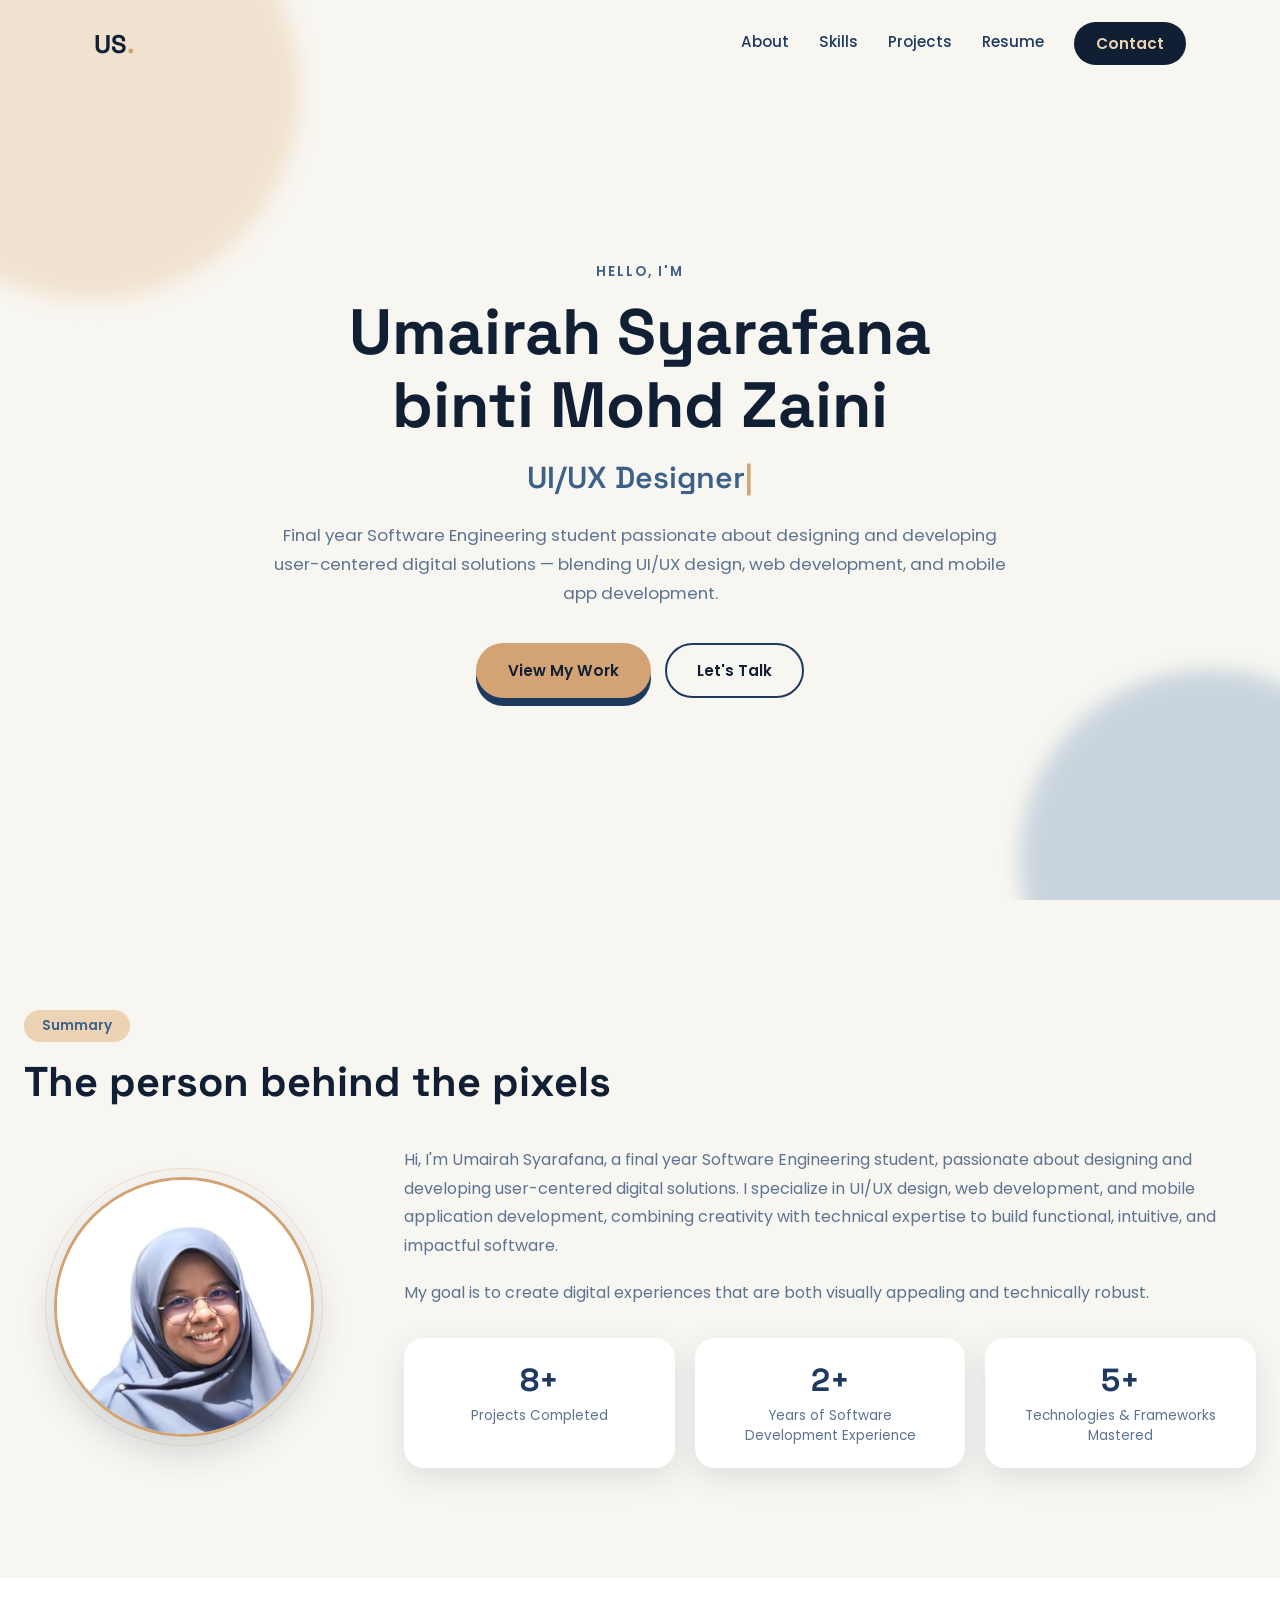
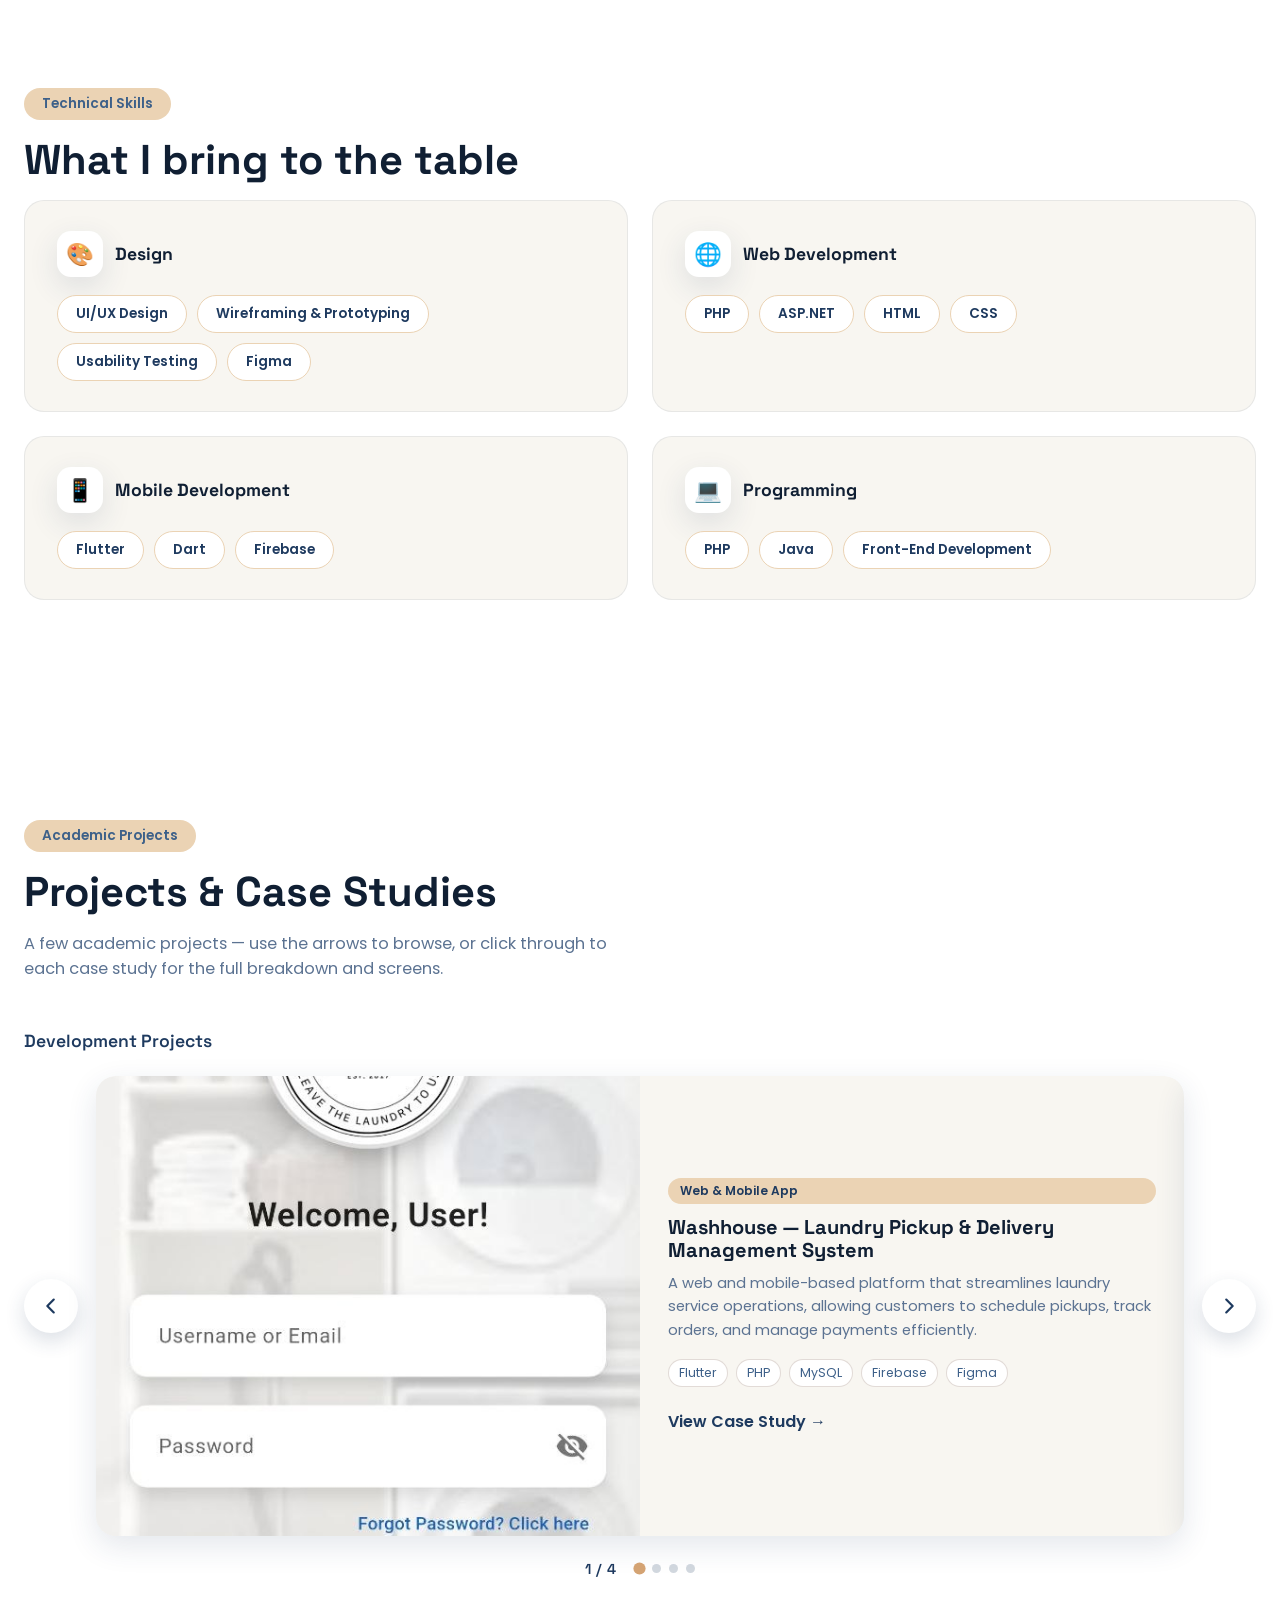
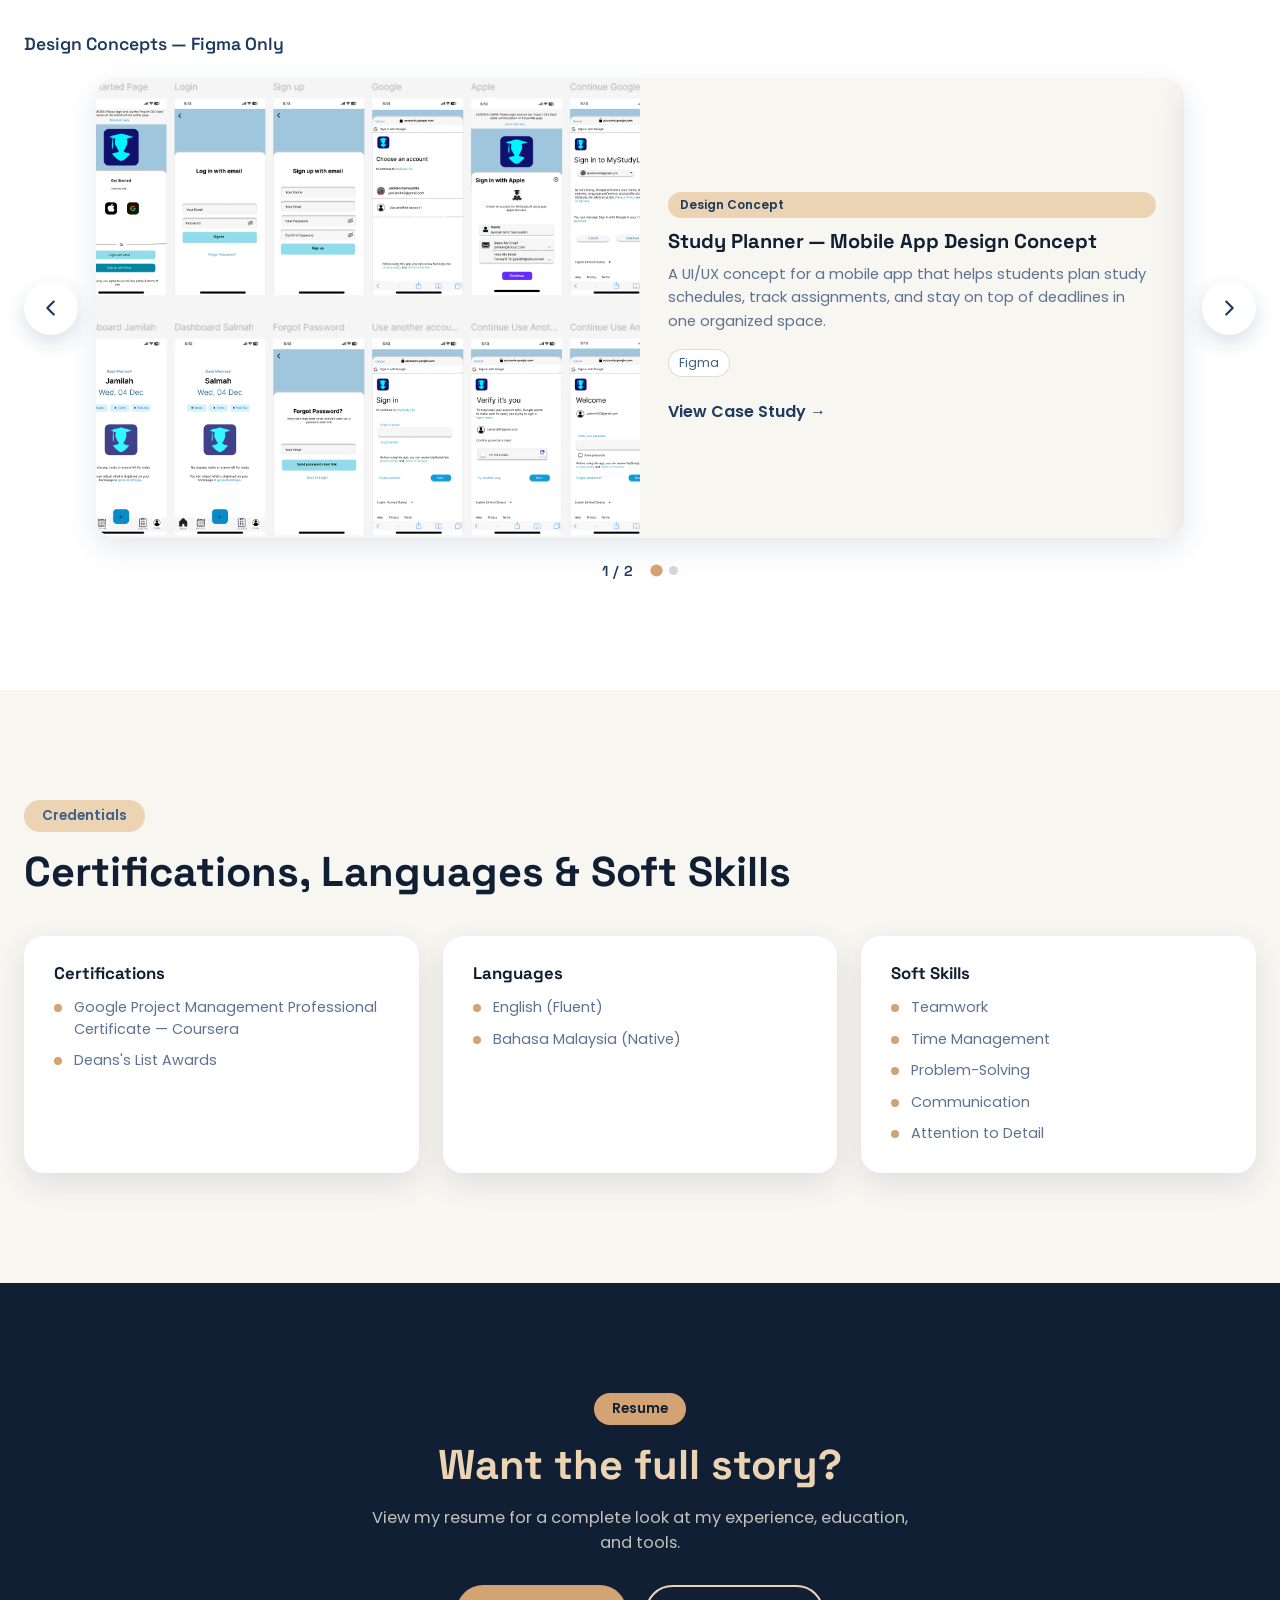
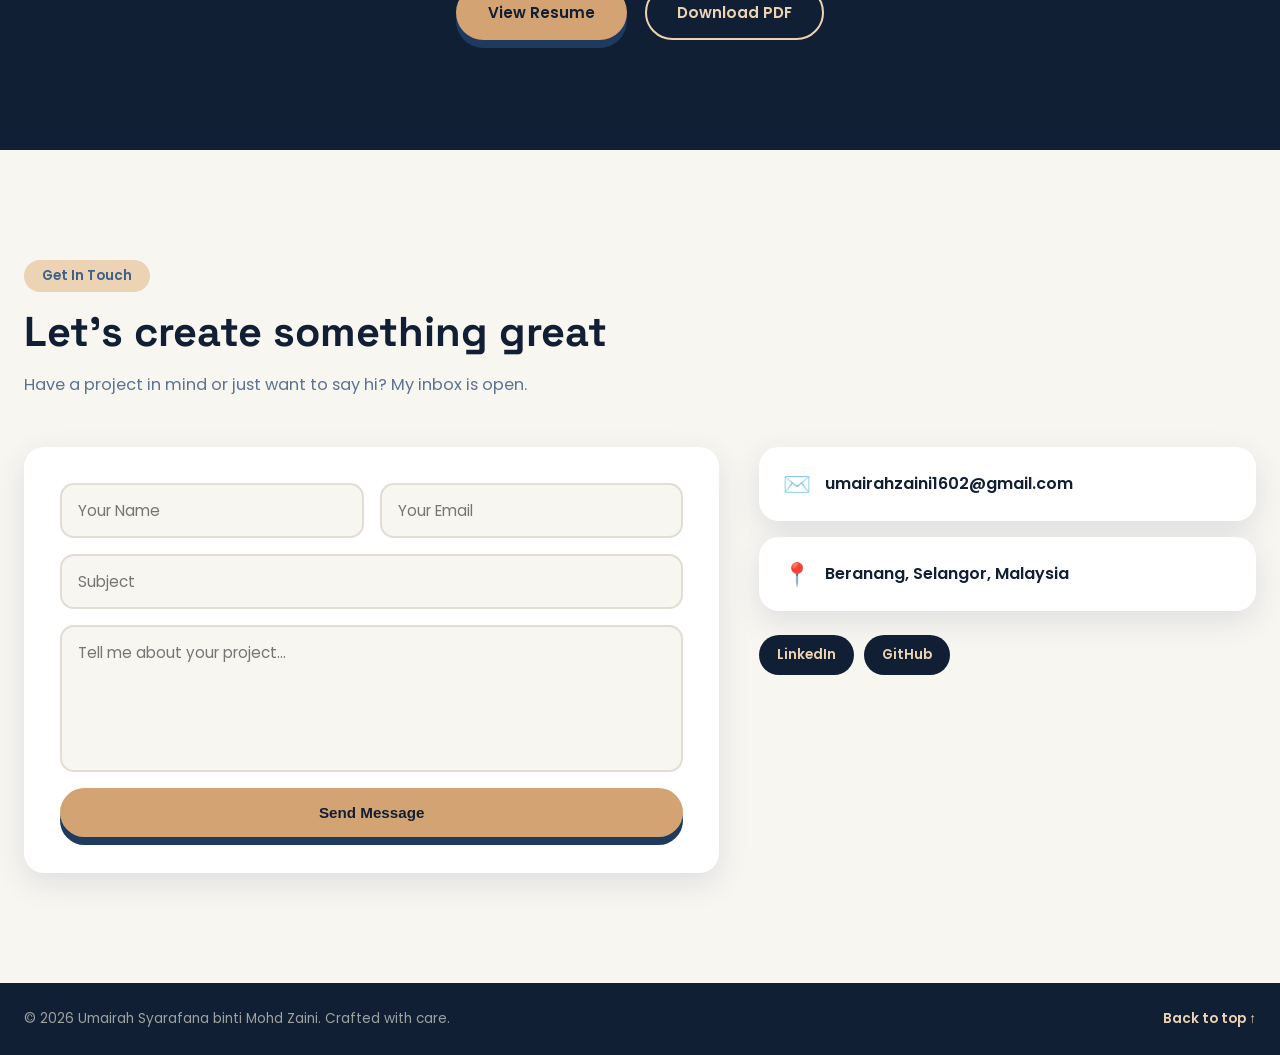
==== commit a0734250: "Add files via upload" ====
--- a/index.html
+++ b/index.html
@@ -10,8 +10,6 @@
 <link rel="stylesheet" href="css/style.css">
 </head>
 <body>
-
-<div class="cursor-dot" id="cursorDot"></div>
 
 <!-- NAV -->
 <header class="navbar" id="navbar">
@@ -164,7 +162,6 @@
               </div>
               <div class="project-links">
                 <a href="projects/washhouse.html" class="project-link">View Case Study →</a>
-                <a href="https://your-washhouse-live-url.com" target="_blank" rel="noopener" class="project-link-live">Visit Live Site <span class="ext-icon">↗</span></a>
               </div>
             </div>
           </article>
@@ -180,7 +177,6 @@
               </div>
               <div class="project-links">
                 <a href="projects/wajibpakai.html" class="project-link">View Case Study →</a>
-                <a href="https://your-wajibpakai-live-url.com" target="_blank" rel="noopener" class="project-link-live">Visit Live Site <span class="ext-icon">↗</span></a>
               </div>
             </div>
           </article>
@@ -196,13 +192,12 @@
               </div>
               <div class="project-links">
                 <a href="projects/virtual-forest.html" class="project-link">View Case Study →</a>
-                <a href="https://your-virtual-forest-live-url.com" target="_blank" rel="noopener" class="project-link-live">Visit Live Site <span class="ext-icon">↗</span></a>
-              </div>
-            </div>
-          </article>
-
-          <article class="project-card" data-tilt>
-            <div class="project-thumb thumb-placeholder grad-1">Event Hall Booking — Mobile App</div>
+              </div>
+            </div>
+          </article>
+
+          <article class="project-card" data-tilt>
+            <div class="project-thumb"><img src="assets/homepage%20event%20%20hall%20booking%20apps.png" alt="Event Hall Booking app homepage"></div>
             <div class="project-body">
               <span class="project-tag">Mobile App</span>
               <h3>Event Hall Booking — Mobile App</h3>
@@ -212,23 +207,6 @@
               </div>
               <div class="project-links">
                 <a href="projects/event-hall-mobile.html" class="project-link">View Case Study →</a>
-                <a href="https://your-event-hall-app-demo-url.com" target="_blank" rel="noopener" class="project-link-live">View Demo <span class="ext-icon">↗</span></a>
-              </div>
-            </div>
-          </article>
-
-          <article class="project-card" data-tilt>
-            <div class="project-thumb thumb-placeholder grad-2">Event Hall Booking — Website</div>
-            <div class="project-body">
-              <span class="project-tag">Web Platform</span>
-              <h3>Event Hall Booking — Website</h3>
-              <p>The companion web platform to the Event Hall Booking app, giving venue admins a dashboard to manage hall listings, bookings, and availability.</p>
-              <div class="project-stack">
-                <span>PHP</span><span>MySQL</span><span>HTML</span><span>CSS</span><span>JavaScript</span>
-              </div>
-              <div class="project-links">
-                <a href="projects/event-hall-website.html" class="project-link">View Case Study →</a>
-                <a href="https://your-event-hall-website-live-url.com" target="_blank" rel="noopener" class="project-link-live">Visit Live Site <span class="ext-icon">↗</span></a>
               </div>
             </div>
           </article>
@@ -265,7 +243,6 @@
               </div>
               <div class="project-links">
                 <a href="projects/study-planner.html" class="project-link">View Case Study →</a>
-                <a href="https://your-study-planner-figma-url.com" target="_blank" rel="noopener" class="project-link-live">View Prototype <span class="ext-icon">↗</span></a>
               </div>
             </div>
           </article>
@@ -281,23 +258,6 @@
               </div>
               <div class="project-links">
                 <a href="projects/maybank-redesign.html" class="project-link">View Case Study →</a>
-                <a href="https://your-maybank-redesign-figma-url.com" target="_blank" rel="noopener" class="project-link-live">View Prototype <span class="ext-icon">↗</span></a>
-              </div>
-            </div>
-          </article>
-
-          <article class="project-card" data-tilt>
-            <div class="project-thumb thumb-placeholder grad-6">MediCare — Design Concept</div>
-            <div class="project-body">
-              <span class="project-tag">Design Concept</span>
-              <h3>MediCare — Hospital App Design Concept</h3>
-              <p>A UI/UX concept for a hospital and medical care app, designed to make booking appointments and accessing medical information simpler for patients.</p>
-              <div class="project-stack">
-                <span>Figma</span>
-              </div>
-              <div class="project-links">
-                <a href="projects/medical-care.html" class="project-link">View Case Study →</a>
-                <a href="https://your-medicare-figma-url.com" target="_blank" rel="noopener" class="project-link-live">View Prototype <span class="ext-icon">↗</span></a>
               </div>
             </div>
           </article>
@@ -326,6 +286,7 @@
         <h3>Certifications</h3>
         <ul>
           <li>Google Project Management Professional Certificate — Coursera</li>
+          <li>Deans's List Awards</li>
         </ul>
       </div>
       <div class="credential-card reveal">
@@ -370,7 +331,7 @@
     <p class="section-sub reveal">Have a project in mind or just want to say hi? My inbox is open.</p>
 
     <div class="contact-grid">
-      <form class="contact-form reveal" id="contactForm">
+      <form class="contact-form reveal" id="contactForm" action="https://formspree.io/f/mvzeqzqe" method="POST">
         <div class="form-row">
           <input type="text" name="name" placeholder="Your Name" required>
           <input type="email" name="email" placeholder="Your Email" required>
@@ -379,6 +340,7 @@
         <textarea name="message" rows="5" placeholder="Tell me about your project..." required></textarea>
         <button type="submit" class="btn btn-primary">Send Message</button>
         <p class="form-success" id="formSuccess">Thanks for reaching out! I'll get back to you soon.</p>
+        <p class="form-error" id="formError">Something went wrong — please try again or email me directly.</p>
       </form>
 
       <div class="contact-info reveal">
@@ -408,4 +370,4 @@
 
 <script src="js/main.js"></script>
 </body>
-</html>
+</html>
--- a/css/style.css
+++ b/css/style.css
@@ -425,7 +425,7 @@
   display: grid;
   grid-template-columns: 1fr 1fr;
   gap: 0;
-  height: 420px;
+  height: 460px;
 }
 .carousel-track .project-thumb { height: 100%; overflow: hidden; }
 .carousel-track .project-body {
@@ -561,6 +561,12 @@
   gap: 18px;
   margin-top: 4px;
 }
+.project-links-secondary {
+  display: flex;
+  flex-wrap: wrap;
+  gap: 20px;
+  margin-top: 12px;
+}
 .project-link-live {
   display: inline-flex;
   align-items: center;
@@ -578,6 +584,47 @@
   background: var(--accent);
   transform: translateY(-2px);
 }
+.app-download-item {
+  display: flex;
+  flex-direction: column;
+  align-items: flex-start;
+  gap: 6px;
+}
+.app-download-label {
+  font-size: 0.75rem;
+  font-weight: 700;
+  color: var(--primary-light);
+  text-transform: uppercase;
+  letter-spacing: 0.5px;
+}
+.project-link-download {
+  display: inline-flex;
+  align-items: center;
+  gap: 6px;
+  font-weight: 600;
+  font-size: 0.82rem;
+  color: var(--white);
+  background: var(--primary);
+  padding: 7px 14px;
+  border-radius: 999px;
+  border: 1.5px solid transparent;
+  transition: background 0.25s ease, transform 0.2s ease;
+}
+.project-link-download:hover {
+  background: var(--primary-darkest);
+  transform: translateY(-2px);
+}
+
+.case-app-downloads {
+  display: flex;
+  flex-wrap: wrap;
+  justify-content: center;
+  gap: 28px;
+  margin-top: 24px;
+  padding-top: 20px;
+  border-top: 1px dashed rgba(30,58,95,0.15);
+}
+.case-app-downloads .app-download-item { align-items: center; }
 .ext-icon { font-size: 0.85rem; }
 
 /* ===== Resume ===== */
@@ -634,6 +681,17 @@
 }
 .form-success.show { display: block; }
 
+.form-error {
+  display: none;
+  color: #A33A3A;
+  font-weight: 600;
+  background: #F7E3E3;
+  padding: 12px;
+  border-radius: 12px;
+  text-align: center;
+}
+.form-error.show { display: block; }
+
 .contact-info { display: flex; flex-direction: column; gap: 16px; }
 .info-card {
   background: var(--white);
@@ -666,27 +724,6 @@
 .footer { background: var(--primary-darkest); padding: 26px 0; color: rgba(255,248,231,0.6); }
 .footer-inner { display: flex; justify-content: space-between; align-items: center; font-size: 0.85rem; }
 .back-top { color: var(--accent-soft); font-weight: 600; }
-
-/* ===== Custom cursor (desktop only) ===== */
-.cursor-dot {
-  position: fixed;
-  top: -100px; left: -100px;
-  width: 18px; height: 18px;
-  border-radius: 50%;
-  border: 2px solid var(--primary);
-  pointer-events: none;
-  z-index: 9999;
-  transform: translate(-50%, -50%);
-  transition: width 0.2s ease, height 0.2s ease, background 0.2s ease;
-  display: none;
-}
-@media (pointer: fine) {
-  .cursor-dot { display: block; }
-}
-.cursor-dot.hovering {
-  width: 36px; height: 36px;
-  background: rgba(251,201,76,0.3);
-}
 
 /* ===== Responsive ===== */
 @media (max-width: 980px) {
